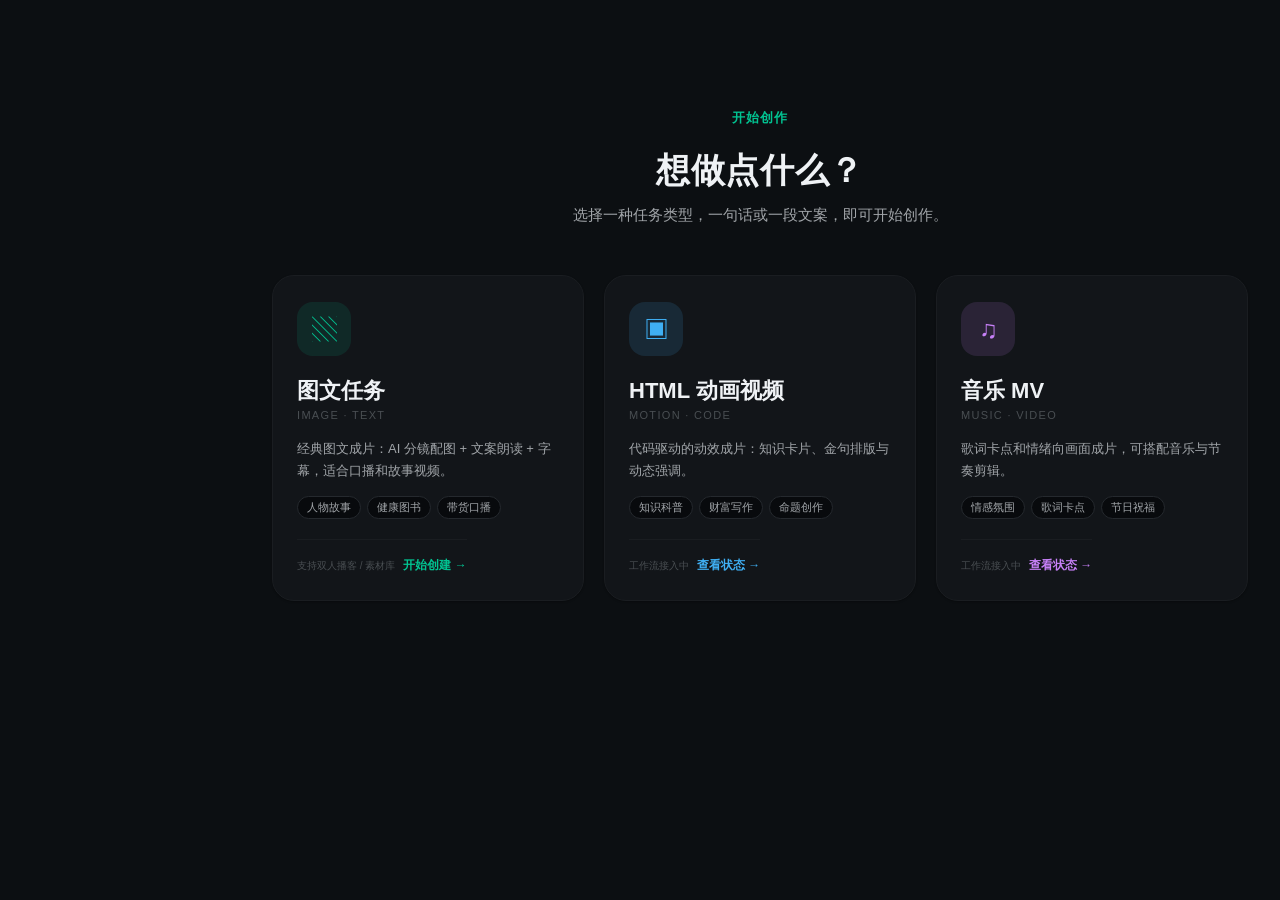
==== index.html @ 82a7e3f0 "fix 图1/2 截图痛点 + 6 套封面规则落到 UI - tasks.html 删除按钮：24×24+opacity:0 → 28×28+默认可见+bg-raised+红边 hover - voi" ====
<!DOCTYPE html>
<html lang="zh-CN">
<head>
<meta charset="utf-8">
<title>app074 · 文案改写</title>
<link rel="stylesheet" href="/assets/story_theme.css">
<link rel="stylesheet" href="/assets/workflow_view.css">
<style>
/* === STORY 1.24.0 真值 oklch 变量（与 /assets/story_theme.css 一致） === */
:root{
  --font-sans:-apple-system,BlinkMacSystemFont,"Segoe UI","PingFang SC","Microsoft YaHei","Noto Sans SC",sans-serif;
  --font-mono:"SF Mono","Cascadia Code",Consolas,monospace;
  --radius-xs:4px;--radius-sm:6px;--radius-md:8px;--radius-lg:12px;--radius-xl:16px;
  --ease-out:cubic-bezier(.22,1,.36,1);--ease-in-out:cubic-bezier(.65,0,.35,1);
  --brand-hue:168;
  --bg:oklch(.99 .003 250);--panel:oklch(1 0 0);--panel-2:oklch(.985 .003 250);
  --border:oklch(.9 .005 250);--border-strong:oklch(.82 .007 250);--border-subtle:oklch(.94 .004 250);
  --text:oklch(.22 .01 250);--muted:oklch(.44 .01 250);--text-faint:oklch(.7 .008 250);
  --accent:oklch(.56 .16 168);--accent-2:oklch(.5 .17 168);--accent-soft:oklch(.56 .16 168 / .12);
  --primary:oklch(.22 .01 250);--warn:oklch(.6 .15 65);--danger:oklch(.55 .2 25);
  --code:oklch(.965 .004 250);
  --shadow:0 1px 2px rgba(15,20,28,.06);
  /* STORY 真值别名（与 story_theme.css 对齐，供新 UI 组件用） */
  --brand:var(--accent);--brand-hover:var(--accent-2);--brand-soft:var(--accent-soft);
  --brand-fg:oklch(.99 .003 250);--text-muted:var(--muted);--text-subtle:oklch(.58 .009 250);
  --bg-elevated:var(--panel);--bg-raised:var(--panel-2);--bg-sunken:var(--code);
  --bg-hover:oklch(.955 .005 250);--bg-active:oklch(.94 .006 250);
  --success:var(--accent);--info:oklch(.55 .15 240);
  --shadow-sm:var(--shadow);--shadow-md:0 4px 12px -2px rgba(15,20,28,.08);
  --shadow-lg:0 12px 32px -8px rgba(15,20,28,.12);
  --sidebar-bg:var(--bg);--titlebar-bg:var(--code);
}
[data-theme=dark]{
  --bg:oklch(.165 .008 250);--panel:oklch(.195 .009 250);--panel-2:oklch(.215 .01 250);
  --border:oklch(.28 .01 250);--border-strong:oklch(.36 .012 250);--border-subtle:oklch(.23 .008 250);
  --text:oklch(.96 .005 250);--muted:oklch(.72 .008 250);--text-faint:oklch(.42 .01 250);
  --accent:oklch(.72 .16 var(--brand-hue));--accent-2:oklch(.78 .17 var(--brand-hue));
  --accent-soft:oklch(.72 .16 var(--brand-hue) / .12);
  --primary:oklch(.96 .005 250);--warn:oklch(.8 .15 82);--danger:oklch(.68 .2 25);
  --code:oklch(.145 .008 250);--shadow:0 1px 2px rgba(0,0,0,.3);
  --brand:var(--accent);--brand-hover:var(--accent-2);--brand-soft:var(--accent-soft);
  --brand-fg:oklch(.15 .01 250);--text-muted:var(--muted);--text-subtle:oklch(.56 .01 250);
  --bg-elevated:var(--panel);--bg-raised:var(--panel-2);--bg-sunken:var(--code);
  --bg-hover:oklch(.235 .011 250);--bg-active:oklch(.265 .012 250);
  --success:var(--accent);--info:oklch(.72 .14 240);
  --shadow-sm:var(--shadow);--shadow-md:0 4px 12px -2px rgba(0,0,0,.4);
  --shadow-lg:0 12px 32px -8px rgba(0,0,0,.5);
}
*{box-sizing:border-box}
html,body{margin:0;padding:0;background:var(--bg);color:var(--text);
  font-family:-apple-system,BlinkMacSystemFont,"Segoe UI","PingFang SC","Microsoft YaHei",sans-serif;
  font-size:13px;line-height:1.6;}
.container{max-width:780px;margin:0 auto;padding:16px 16px 110px;}

header{display:flex;align-items:center;justify-content:space-between;margin-bottom:14px;}
header .brand{display:flex;align-items:center;gap:8px;font-weight:600;font-size:15px;}
header .brand .logo{width:28px;height:28px;background:linear-gradient(135deg,#10b981,#059669);border-radius:7px;display:flex;align-items:center;justify-content:center;color:white;font-weight:700;font-size:12px;}
header .right{display:flex;gap:6px;align-items:center;}
header .right button{background:transparent;border:1px solid var(--border);color:var(--muted);cursor:pointer;font-size:12px;padding:5px 10px;border-radius:6px;}
header .right button:hover{background:var(--panel-2);color:var(--text);}
.status{font-size:11px;padding:2px 8px;border-radius:10px;display:inline-block;margin-right:6px;}
.status.ok{background:var(--accent-soft);color:var(--accent-2);}
.status.warn{background:#fef3c7;color:#b45309;}
.status.bad{background:#fee2e2;color:var(--danger);}

/* Big choice cards */
.big-cards{display:grid;grid-template-columns:1fr 1fr;gap:10px;}
.big-card{border:1px solid var(--border);border-radius:8px;padding:14px;cursor:pointer;background:var(--panel);transition:.15s;}
.big-card:hover{border-color:var(--accent);}
.big-card.active{border-color:var(--accent);background:var(--accent-soft);}
.big-card .title{font-weight:600;font-size:13px;color:var(--text);}
.big-card .desc{font-size:11px;color:var(--muted);margin-top:2px;}
.big-card .new{font-size:9px;background:#ef4444;color:white;padding:1px 5px;border-radius:3px;vertical-align:middle;margin-left:4px;}

/* Sections */
.section{background:var(--panel);border:1px solid var(--border);border-radius:8px;padding:14px;margin-bottom:12px;}
.section-title{font-size:13px;font-weight:600;color:var(--text);margin-bottom:10px;display:flex;align-items:center;gap:8px;}
.section-title .icon{color:var(--accent-2);}
.section-title .badge{font-size:10px;background:var(--accent-soft);color:var(--accent-2);padding:1px 6px;border-radius:8px;font-weight:500;}
.section-title .caret{margin-left:auto;color:var(--muted);transition:.2s;cursor:pointer;}
.section-title .caret.open{transform:rotate(90deg);}
.section-body.collapsed{display:none!important;}
.help{font-size:11px;color:var(--muted);margin-top:4px;line-height:1.5;}
.help.danger{color:var(--danger);}

/* Inputs */
textarea,input[type=text]{width:100%;background:var(--code);color:var(--text);
  border:1px solid var(--border);border-radius:6px;padding:10px;font-size:13px;
  font-family:inherit;resize:vertical;transition:.15s;}
textarea:focus,input[type=text]:focus{outline:none;border-color:var(--accent);box-shadow:0 0 0 3px var(--accent-soft);}
textarea{min-height:80px;}
textarea.big{min-height:200px;}
input.inline{width:auto;display:inline-block;}

/* Chip groups — STORY 真值（story.css line 1） */
.chips{display:flex;gap:6px;flex-wrap:wrap;}
.chip{padding:6px 12px;background:var(--bg-elevated);border:1px solid var(--border);border-radius:999px;
  font-size:12.5px;color:var(--text-muted);transition:all .12s;cursor:pointer;
  display:inline-flex;align-items:center;gap:6px;}
.chip:hover{border-color:var(--border-strong);color:var(--text);}
.chip b{font-weight:650;color:var(--text);}
.chip i{font-style:normal;color:var(--text-faint);margin-left:2px;font-weight:400;}
.chip.active,.chip[data-active=true]{background:var(--text);color:var(--bg);border-color:var(--text);}
.chip.active:hover,.chip[data-active=true]:hover{color:var(--bg);}
.chip.active b,.chip.active i{color:var(--bg);}
.chip.sub{padding:3px 8px;font-size:11px;}
.chip.disabled{opacity:.4;cursor:not-allowed;}

/* Radio cards */
.radio-cards{display:flex;flex-wrap:wrap;gap:6px;}
.radio-card{padding:5px 11px;background:var(--panel-2);border:1px solid var(--border);
  border-radius:6px;cursor:pointer;font-size:12px;}
.radio-card:hover{border-color:var(--accent);}
.radio-card.active{background:var(--primary);border-color:var(--primary);color:white;}

/* Inline field */
.field-row{display:flex;align-items:center;gap:10px;flex-wrap:wrap;}
.field-row .label{font-size:12px;color:var(--muted);white-space:nowrap;}
.field-row input[type=text]{width:80px;padding:6px 8px;}

/* Toggle row */
.toggle-row{display:flex;align-items:center;gap:8px;padding:6px 0;font-size:13px;cursor:pointer;user-select:none;}
.toggle-row .switch{width:32px;height:18px;background:var(--border-strong);border-radius:9px;position:relative;transition:.2s;flex-shrink:0;}
.toggle-row .switch::after{content:"";position:absolute;top:2px;left:2px;width:14px;height:14px;background:white;border-radius:50%;transition:.2s;}
.toggle-row.on .switch{background:var(--accent);}
.toggle-row.on .switch::after{left:16px;}
.toggle-row .label{color:var(--text);font-weight:500;}

/* Sub grid */
.grid-2{display:grid;grid-template-columns:1fr 1fr;gap:14px;}
.grid-3{display:grid;grid-template-columns:1fr 1fr 1fr;gap:10px;}

/* Output */
#output{background:var(--code);border:1px solid var(--border);border-radius:6px;
  padding:14px;min-height:120px;white-space:pre-wrap;word-break:break-word;
  font-size:13px;max-height:400px;overflow:auto;line-height:1.7;}

/* Footer */
.footer{position:fixed;left:0;right:0;bottom:0;background:white;border-top:1px solid var(--border);
  padding:10px 16px;display:flex;align-items:center;gap:12px;z-index:10;box-shadow:0 -2px 6px rgba(0,0,0,.04);}
.footer .inner{max-width:880px;margin:0 auto;display:flex;align-items:center;gap:12px;width:100%;}

/* Sidebar */
body{padding-left:220px;}
.sidebar{position:fixed;left:0;top:0;bottom:0;width:220px;background:#fafbfc;border-right:1px solid var(--border);overflow-y:auto;padding:14px 8px;z-index:5;}
.sidebar .brand{display:flex;align-items:center;gap:8px;padding:6px 10px 12px;border-bottom:1px solid var(--border);margin-bottom:10px;}
.sidebar .brand .logo{width:26px;height:26px;background:linear-gradient(135deg,#10b981,#059669);border-radius:6px;display:flex;align-items:center;justify-content:center;color:white;font-weight:700;font-size:12px;}
.sidebar .brand .name{font-weight:600;font-size:13px;}
.sidebar .brand .ver{font-size:10px;color:var(--muted);}
.sidebar .new-btn{display:block;width:100%;padding:8px 12px;background:var(--accent);color:white;border:none;border-radius:6px;cursor:pointer;font-size:12px;font-weight:500;margin-bottom:14px;text-align:center;text-decoration:none;transition:background .12s;}
.sidebar .new-btn:hover{background:var(--accent-2);}
.sidebar .new-btn .kbd{float:right;background:rgba(255,255,255,.25);padding:1px 6px;border-radius:3px;font-size:10px;}
.kbd{font-size:10px;background:rgba(0,0,0,.18);color:inherit;padding:1px 5px;border-radius:3px;margin-left:4px;font-family:var(--font-mono);}
.nav-item{display:flex;align-items:center;gap:8px;padding:6px 12px;font-size:12px;color:var(--text);cursor:pointer;border-radius:5px;margin:1px 0;text-decoration:none;}
.nav-item:hover{background:var(--panel-2);}
.nav-item .ico{width:14px;text-align:center;color:var(--muted);}
.nav-group{margin-bottom:6px;}
.nav-group .grp{padding:6px 12px 2px;font-size:10px;color:var(--muted);text-transform:uppercase;letter-spacing:.5px;}
.nav-sub{padding:4px 12px 4px 30px;font-size:11px;color:var(--muted);cursor:pointer;border-radius:4px;margin:1px 0;}
.nav-sub:hover{background:var(--panel-2);color:var(--text);}
.nav-sub.active{background:var(--accent-soft);color:var(--accent-2);font-weight:500;}
.user-box{margin-top:14px;padding:10px;border-top:1px solid var(--border);font-size:11px;color:var(--muted);}
.user-box .name{color:var(--text);font-weight:500;margin-bottom:2px;}
.user-box .quota{color:var(--danger);font-size:10px;}
.sidebar-bottom{position:sticky;bottom:0;background:#fafbfc;padding-top:8px;border-top:1px solid var(--border);font-size:11px;}

/* Page header */
.page-hd{margin-bottom:14px;}
.page-hd h1{margin:0;font-size:18px;font-weight:600;display:flex;align-items:center;gap:8px;}
.page-hd h1 .ico{font-size:16px;color:var(--accent-2);}
.page-hd .sub{font-size:12px;color:var(--muted);margin-top:2px;}
.page-hd .quota-bar{margin-top:8px;padding:6px 12px;background:#fef2f2;border:1px solid #fecaca;color:#991b1b;border-radius:5px;font-size:11px;}
.page-hd .topbar{display:flex;align-items:center;justify-content:space-between;margin-bottom:10px;}
.page-hd .actions{display:flex;align-items:center;gap:6px;}
.iconbtn{background:transparent;border:none;color:var(--muted);cursor:pointer;width:24px;height:24px;border-radius:4px;font-size:13px;}
.iconbtn:hover{background:var(--panel-2);color:var(--text);}
.iconbtn.green{color:var(--accent-2);}

/* Hint line under shots/words */
.shot-hint{font-size:11px;color:var(--muted);padding:8px 10px;background:var(--code);border-radius:5px;margin-top:6px;}
.shot-hint strong{color:var(--text);font-weight:600;}

/* Progress bar (直播出片 mode) */
.progress{display:none;height:8px;background:#e5e7eb;border-radius:4px;overflow:hidden;margin:10px 0 6px;}
.progress.show{display:block;}
.progress .bar{height:100%;background:linear-gradient(90deg,#10b981,#059669);width:100%;border-radius:4px;}
.direct-hint{display:none;font-size:11px;color:var(--muted);margin-bottom:14px;line-height:1.6;}
.direct-hint.show{display:block;}

/* Mid-page action bar */
.actionbar{display:flex;align-items:center;justify-content:space-between;background:white;border:1px solid var(--border);border-radius:8px;padding:10px 14px;margin-bottom:12px;}
.actionbar .cost{font-size:12px;color:var(--muted);margin:0;}
.actionbar .cost strong{color:var(--text);font-weight:600;}

/* 改写强度 打磨轮次 / 带货模式 */
.rewrite-extra{margin-top:10px;padding-top:10px;border-top:1px dashed var(--border);}
.rewrite-extra .row{margin-bottom:6px;}
.btn{padding:7px 16px;border-radius:6px;border:1px solid var(--border);background:var(--panel);color:var(--text);cursor:pointer;font-size:13px;font-weight:500;transition:all .12s;}
.btn:hover{border-color:var(--brand);color:var(--brand);}
.btn.primary,.btn.btn-primary{background:var(--primary);color:white;border-color:var(--primary);}
.btn.primary:hover,.btn.btn-primary:hover{background:oklch(.32 .01 250);border-color:oklch(.32 .01 250);}
.btn.primary:disabled,.btn.btn-primary:disabled{background:var(--text-faint);border-color:var(--text-faint);cursor:not-allowed;}
.btn.accent,.btn.btn-accent{background:var(--brand);color:var(--brand-fg);border-color:var(--brand);}
.btn.accent:hover,.btn.btn-accent:hover{background:var(--brand-hover);border-color:var(--brand-hover);}
.btn.ghost,.btn.btn-ghost{background:transparent;color:var(--text-muted);}
.btn.ghost:hover,.btn.btn-ghost:hover{background:var(--bg-hover);color:var(--text);}
.cost{font-size:12px;color:var(--muted);margin-left:auto;}
.cost strong{color:var(--text);font-weight:600;}
.cost .muted{color:var(--muted);margin-left:6px;}

/* Modal */
.modal-mask{position:fixed;inset:0;background:rgba(0,0,0,.4);display:none;
  align-items:center;justify-content:center;z-index:100;}
.modal-mask.open{display:flex;}
.modal{background:white;border-radius:8px;width:min(480px,90vw);padding:20px;
  box-shadow:0 10px 30px rgba(0,0,0,.15);}
.modal h2{margin:0 0 14px;font-size:15px;}
.modal label{display:block;font-size:12px;color:var(--muted);margin:10px 0 4px;}
.modal select,.modal input{width:100%;background:var(--code);color:var(--text);
  border:1px solid var(--border);border-radius:6px;padding:8px;font-size:13px;}
.modal .actions{display:flex;justify-content:flex-end;gap:8px;margin-top:18px;}
.error{color:var(--danger);font-size:12px;margin-top:8px;}

/* === STORY 真值：settings-section-head + settings-card + settings-pip === */
.settings-section-head{display:flex;align-items:center;gap:12px;margin-bottom:6px;}
.settings-section-icon{width:32px;height:32px;border-radius:var(--radius-md);background:var(--brand-soft);color:var(--brand);display:grid;place-items:center;font-size:15px;flex-shrink:0;}
.settings-section-title{font-size:14.5px;font-weight:600;color:var(--text);line-height:1.3;}
.settings-section-sub{font-size:12px;color:var(--text-muted);margin-top:2px;line-height:1.4;}
.settings-section-head .flex-1{flex:1;min-width:0;}
.settings-pip{display:inline-flex;align-items:center;gap:6px;padding:3px 10px;border-radius:999px;font-size:11.5px;font-weight:500;background:var(--bg-raised);color:var(--text-muted);border:1px solid var(--border-subtle);white-space:nowrap;flex-shrink:0;}
.settings-pip-dot{width:7px;height:7px;border-radius:50%;background:currentColor;opacity:.65;flex-shrink:0;}
.settings-pip.ok{background:color-mix(in oklch,var(--success) 12%,transparent);color:var(--success);border-color:color-mix(in oklch,var(--success) 22%,transparent);}
.settings-pip.ok .settings-pip-dot{background:var(--success);opacity:1;box-shadow:0 0 0 2px color-mix(in oklch,var(--success) 18%,transparent);}
.settings-pip.warn{background:color-mix(in oklch,var(--warn) 12%,transparent);color:var(--warn);border-color:color-mix(in oklch,var(--warn) 22%,transparent);}
.settings-pip.warn .settings-pip-dot{background:var(--warn);opacity:1;}
.settings-pip.bad{background:color-mix(in oklch,var(--danger) 12%,transparent);color:var(--danger);border-color:color-mix(in oklch,var(--danger) 22%,transparent);}
.settings-pip.bad .settings-pip-dot{background:var(--danger);opacity:1;}
.settings-pip.empty{background:var(--bg-raised);color:var(--text-faint);}
.settings-pip.empty .settings-pip-dot{background:var(--text-faint);opacity:.55;}
.settings-card{background:var(--panel);border:1px solid var(--border-subtle);border-radius:var(--radius-lg);padding:18px 20px;margin-bottom:14px;box-shadow:var(--shadow-sm);}
.settings-card-footer{display:flex;align-items:center;gap:10px;margin-top:14px;padding-top:12px;border-top:1px solid var(--border-subtle);flex-wrap:wrap;}

.spinner{display:inline-block;width:12px;height:12px;border:2px solid rgba(255,255,255,.4);
  border-top-color:white;border-radius:50%;animation:spin .8s linear infinite;
  vertical-align:middle;margin-right:4px;}
@keyframes spin{to{transform:rotate(360deg)}}

/* Upload dropzone */
.dropzone{border:1px dashed var(--border-strong);border-radius:6px;padding:18px;text-align:center;color:var(--muted);font-size:12px;background:var(--code);cursor:pointer;}
.dropzone:hover{border-color:var(--accent);color:var(--text);}

.model-select{background:var(--code);border:1px solid var(--border);border-radius:6px;padding:6px 10px;font-size:12px;cursor:pointer;}

/* Style chip with preview swatch + hover popover (STORY 真值) */
.style-chip{display:flex;align-items:center;gap:8px;padding:4px 10px 4px 4px;background:var(--panel);border:1px solid var(--border);border-radius:14px;cursor:pointer;font-size:12px;color:var(--text);transition:.15s;user-select:none;position:relative;}
.style-chip:hover{border-color:var(--border-strong);}
.style-chip.active,.style-chip[data-active=true]{background:var(--brand);border-color:var(--brand);color:var(--brand-fg);}
.style-chip.active .swatch,.style-chip[data-active=true] .swatch{border-color:rgba(255,255,255,.35);}
.style-chip .swatch{width:28px;height:28px;border-radius:10px;flex-shrink:0;border:1px solid var(--border-subtle);background-size:cover;background-position:center;}
.style-chip[data-has-preview=true]:hover::after{content:"";position:absolute;left:50%;bottom:calc(100% + 8px);transform:translateX(-50%);width:160px;height:284px;background-image:var(--preview-img);background-size:contain;background-position:center;background-repeat:no-repeat;background-color:var(--bg-elevated);border:1px solid var(--border-strong);border-radius:var(--radius-md);box-shadow:var(--shadow-lg);z-index:50;pointer-events:none;animation:stylePreviewIn .15s ease-out;}
.style-chip[data-has-preview=true]:hover::before{content:"";position:absolute;left:50%;bottom:100%;transform:translateX(-50%);border:6px solid transparent;border-top-color:var(--border-strong);z-index:51;pointer-events:none;}
@keyframes stylePreviewIn{from{opacity:0;transform:translateX(-50%) translateY(4px);}to{opacity:1;transform:translateX(-50%) translateY(0);}}
.style-chip[data-has-preview=true]{cursor:help;}
.cover-chip[data-has-preview=true]{position:relative;cursor:help;}
.cover-chip[data-has-preview=true]:hover::after{content:"";position:absolute;left:50%;bottom:calc(100% + 8px);transform:translateX(-50%);width:240px;height:320px;background-image:var(--preview-img);background-size:contain;background-position:center;background-repeat:no-repeat;background-color:var(--bg-elevated);border:1px solid var(--border-strong);border-radius:var(--radius-md);box-shadow:var(--shadow-lg);z-index:50;pointer-events:none;animation:stylePreviewIn .15s ease-out;}
.cover-chip[data-has-preview=true]:hover::before{content:"";position:absolute;left:50%;bottom:100%;transform:translateX(-50%);border:6px solid transparent;border-top-color:var(--border-strong);z-index:51;pointer-events:none;}

/* Checkbox row */
.cb-row{display:flex;align-items:center;gap:8px;padding:5px 0;cursor:pointer;font-size:13px;}
.cb-row input[type=checkbox]{width:14px;height:14px;accent-color:var(--accent);cursor:pointer;}

/* File input hidden */
.file-hidden{position:absolute;width:0;height:0;opacity:0;}
.upload-result{margin-top:8px;font-size:11px;color:var(--muted);}
.upload-result.ok{color:var(--accent-2);}

/* 一键全链路结果面板 — STORY settings-card 升级 */
.full-step{margin-bottom:14px;padding:14px 16px;background:var(--panel);border:1px solid var(--border-subtle);border-radius:var(--radius-lg);box-shadow:var(--shadow-sm);}
.full-step:last-child{margin-bottom:0;}
.step-label{display:flex;align-items:center;gap:10px;font-size:13px;font-weight:600;color:var(--text);margin-bottom:10px;padding-bottom:8px;border-bottom:1px solid var(--border-subtle);}
.step-no{display:inline-grid;place-items:center;min-width:24px;height:24px;padding:0 6px;background:var(--brand-soft);color:var(--brand);border-radius:6px;font-size:11.5px;font-weight:700;letter-spacing:.02em;}
.step-note{font-size:11.5px;color:var(--text-muted);margin-bottom:8px;line-height:1.5;}
.step-body{font-size:12.5px;line-height:1.7;white-space:pre-wrap;word-break:break-word;background:var(--bg-raised);padding:10px 12px;border-radius:var(--radius-sm);border:1px solid var(--border-subtle);}
.step-stats{font-size:11px;color:var(--text-faint);margin-top:6px;}

.meta-grid{display:grid;grid-template-columns:1fr 1fr;gap:8px 14px;}
.meta-k{font-size:11px;color:var(--muted);margin-bottom:2px;}
.meta-v{font-size:12px;color:var(--text);background:white;padding:6px 10px;border-radius:4px;border:1px solid var(--border);line-height:1.6;white-space:pre-wrap;word-break:break-word;}

.shots-list,.prompts-list{display:flex;flex-direction:column;gap:6px;}
.shot-item,.prompt-item{display:flex;gap:8px;background:white;padding:8px 10px;border-radius:4px;border:1px solid var(--border);font-size:12px;line-height:1.6;}
.shot-item .idx,.prompt-item .idx{flex-shrink:0;width:24px;height:24px;background:var(--accent-soft);color:var(--accent-2);border-radius:4px;display:flex;align-items:center;justify-content:center;font-size:11px;font-weight:600;}
.shot-item .txt,.prompt-item .txt{flex:1;white-space:pre-wrap;word-break:break-word;}
.prompt-item .txt{color:var(--text);font-family:"SF Mono","Cascadia Code",Consolas,monospace;font-size:11.5px;}

/* New-task layout, following the 1.24.0 home and image-story form. */
body{padding:38px 0 0 240px;background:var(--bg);}
.app-titlebar{position:fixed;inset:0 0 auto 0;height:38px;z-index:20;display:flex;align-items:center;padding:0 16px;background:var(--titlebar-bg);border-bottom:1px solid var(--border-subtle);font-size:12px;font-weight:600;}
.app-titlebar .mark{display:inline-grid;place-items:center;width:17px;height:17px;margin-right:8px;border-radius:4px;background:var(--brand-soft);color:var(--brand);font-weight:800;}
.sidebar{top:38px;width:240px;padding:14px 10px;background:var(--sidebar-bg);border-color:var(--border-subtle);}
.sidebar .brand{border-color:var(--border-subtle);padding-bottom:16px;}
.sidebar .brand .logo{background:var(--brand-soft);color:var(--brand);font-size:20px;}
.sidebar .brand .name{font-size:14px;}
.sidebar .brand .ver{color:var(--text-faint);}
.sidebar .new-btn{background:var(--brand-soft);color:var(--brand);text-align:left;font-weight:600;padding:10px 12px;}
.sidebar .new-btn:hover{background:var(--bg-hover);}
.sidebar .new-btn .kbd{background:var(--bg-sunken);color:var(--brand);}
.nav-group{padding:8px 0;border-bottom:1px solid var(--border-subtle);}
.nav-item{font-size:13px;padding:8px 11px;}
.nav-item .ico{width:17px;}
.sidebar-bottom{background:var(--sidebar-bg);border-color:var(--border-subtle);}
.user-box{border-color:var(--border-subtle);}
.home-screen{max-width:1050px;margin:0 auto;min-height:calc(100vh - 38px);padding:70px 32px 80px;}
.home-head{text-align:center;margin-bottom:48px;}
.home-head .eyebrow{font-size:13px;font-weight:700;color:var(--brand);letter-spacing:.07em;}
.home-head h1{font-size:34px;line-height:1.25;margin:20px 0 12px;letter-spacing:.02em;}
.home-head p{font-size:15px;color:var(--text-muted);margin:0;}
.workflow-cards{display:grid;grid-template-columns:repeat(3,minmax(0,1fr));gap:20px;}
.workflow-card{display:flex;flex-direction:column;min-height:310px;padding:26px 24px;border:1px solid var(--border-subtle);border-radius:22px;background:var(--bg-elevated);text-align:left;color:var(--text);cursor:pointer;box-shadow:var(--shadow-sm);transition:transform .16s,border-color .16s,box-shadow .16s;}
.workflow-card:hover{transform:translateY(-3px);border-color:var(--border-strong);box-shadow:var(--shadow-md);}
.workflow-card .workflow-icon{display:grid;place-items:center;width:54px;height:54px;border-radius:16px;font-size:25px;background:var(--brand-soft);color:var(--brand);margin-bottom:21px;}
.workflow-card.video .workflow-icon{background:color-mix(in oklch,var(--info) 13%,transparent);color:var(--info);}
.workflow-card.music .workflow-icon{background:color-mix(in oklch,oklch(.72 .18 310) 13%,transparent);color:oklch(.72 .18 310);}
.workflow-card h2{font-size:22px;line-height:1.3;margin:0 0 3px;}
.workflow-card .subtitle{font-size:11px;color:var(--text-faint);letter-spacing:.12em;}
.workflow-card p{color:var(--text-muted);font-size:13px;line-height:1.7;margin:17px 0 14px;}
.workflow-card .tags{display:flex;flex-wrap:wrap;gap:6px;margin-top:auto;}
.workflow-card .tags span{font-size:11px;padding:3px 9px;border:1px solid var(--border);border-radius:999px;color:var(--text-muted);background:var(--bg-sunken);}
.workflow-card .bottom{display:flex;align-items:center;justify-content:space-between;gap:8px;border-top:1px solid var(--border-subtle);padding-top:17px;margin-top:20px;color:var(--brand);font-size:12px;font-weight:600;}
.workflow-card.video .bottom{color:var(--info);}.workflow-card.music .bottom{color:oklch(.72 .18 310);}
.workflow-card .bottom small{color:var(--text-faint);font-size:10px;font-weight:400;}
.container#task-editor{max-width:980px;margin:38px auto 0;padding:0 0 120px;background:var(--bg-elevated);border:1px solid var(--border-subtle);border-radius:18px;overflow:hidden;}
#task-editor .section[id]{scroll-margin-top:55px;}
#back-home{display:inline-flex;align-items:center;gap:6px;background:transparent;border:0;color:var(--text-muted);cursor:pointer;font-size:12px;padding:0 0 10px;}
#back-home:hover{color:var(--brand);}
#task-editor .page-hd{margin:0;padding:18px 24px 14px;border-bottom:1px solid var(--border-subtle);}
#task-editor .section{background:transparent;border:0;border-bottom:1px solid var(--border-subtle);border-radius:0;padding:14px 24px;margin:0;}
#task-editor .section-title{font-size:14px;margin-bottom:8px;}
#task-editor .section-title .badge{font-size:11px;}
#task-editor .big-cards{gap:8px;}
#task-editor .big-card{background:var(--bg-sunken);border-color:var(--border);border-radius:9px;padding:9px 13px;}
#task-editor .big-card.active{background:var(--brand-soft);border-color:var(--brand);}
#task-editor .chips{gap:5px;}
#task-editor .chip{padding:4px 10px;font-size:12px;}
#task-editor .chip.sub{padding:3px 8px;font-size:11px;}
#task-editor .toggle-row{padding:3px 0;}
#task-editor .rewrite-extra{margin-top:7px;padding-top:7px;}
#task-editor .publish-grid{display:flex;gap:8px 22px;flex-wrap:wrap;align-items:center;margin-top:3px;}
#task-editor .publish-grid label{min-width:150px;}
#draft-banner{display:flex;align-items:center;gap:8px;margin-top:10px;padding:8px 10px;border:1px solid var(--border);border-radius:7px;color:var(--muted);font-size:11px;}
#draft-banner[hidden]{display:none!important;}#draft-banner button{margin-left:auto;}
.source-create{display:none;margin:0 24px 10px;padding:12px;border:1px solid var(--border);border-radius:9px;background:var(--bg-sunken);}
.source-create.active{display:block;}.source-create .controls{display:flex;gap:8px;align-items:center;flex-wrap:wrap;}.source-create .controls input{flex:1;min-width:180px;}.source-results{display:grid;gap:5px;margin:9px 0;max-height:220px;overflow:auto;}.source-results label{display:flex;gap:8px;align-items:flex-start;padding:7px;border:1px solid var(--border);border-radius:6px;cursor:pointer;font-size:11px;}.source-results small{display:block;color:var(--muted);margin-top:3px;line-height:1.4;}.source-status{font-size:11px;color:var(--muted);margin-top:7px;}
#run-screen{display:none;height:calc(100vh - 38px);padding:20px 20px 70px;min-width:0;flex-direction:column;}
#run-screen .run-head{display:flex;align-items:center;gap:12px;margin-bottom:12px;}
#run-screen .run-head h1{font-size:18px;margin:0;}
#run-screen .run-head p{color:var(--muted);font-size:12px;margin:2px 0 0;}
#run-screen .run-head .spacer{flex:1;}
#run-screen .run-badge{font-size:11px;border:1px solid var(--border);border-radius:999px;padding:4px 10px;color:var(--accent);}
#run-screen .run-view{flex:1;min-height:0;}
#run-screen .run-actions{position:fixed;left:240px;right:0;bottom:0;padding:10px 20px;background:var(--bg-elevated);border-top:1px solid var(--border);display:flex;justify-content:flex-end;gap:8px;z-index:10;}
body[data-run="true"] #task-editor,body[data-run="true"] .footer{display:none;}
body[data-run="true"] #run-screen{display:flex;}
textarea,input[type=text],.model-select{background:var(--bg-sunken);color:var(--text);}
.radio-card{background:var(--bg-sunken);}
.chip.active,.chip[data-active=true]{background:var(--text);color:var(--bg);}
.actionbar{border:0;border-bottom:1px solid var(--border-subtle);border-radius:0;background:transparent;padding:14px 28px;margin:0;}
.footer{left:240px;background:var(--bg-elevated);border-color:var(--border-subtle);box-shadow:0 -8px 26px rgba(0,0,0,.18);}
.footer .inner{max-width:980px;}
.btn.primary,.btn.btn-primary{color:var(--bg);}
.btn.primary:hover,.btn.btn-primary:hover{background:var(--text-muted);border-color:var(--text-muted);}
.modal,.meta-v,.shot-item,.prompt-item{background:var(--bg-elevated);}
.cover-fields{display:grid;gap:9px;margin:14px 0;}
.cover-fields textarea{min-height:60px;}
.cover-extra{border:1px dashed var(--brand);border-radius:8px;color:var(--brand);background:var(--brand-soft);padding:9px 14px;cursor:pointer;}
.cover-preview-actions{display:flex;gap:8px;align-items:center;flex-wrap:wrap;margin-top:10px;}
body[data-view="home"] #task-editor,body[data-view="home"] .footer{display:none;}
body[data-view="editor"] #home-screen{display:none;}
@media(max-width:1100px){.workflow-cards{gap:12px}.workflow-card{padding:20px 18px;min-height:320px}.home-screen{padding:60px 20px}}
@media(max-width:800px){body{padding-left:0}.sidebar{display:none}.footer{left:0}.workflow-cards{grid-template-columns:1fr}.workflow-card{min-height:240px}.home-screen{padding:44px 16px}.container#task-editor{margin:10px 8px 0}#task-editor .section,#task-editor .page-hd{padding-left:16px;padding-right:16px}.grid-2{grid-template-columns:1fr}.footer .inner{flex-wrap:wrap}.footer .cost{display:none}#run-screen{padding:12px 10px 70px}#run-screen .run-actions{left:0}}

#task-editor .story-rewrite-row{display:grid;grid-template-columns:repeat(2,minmax(0,1fr));gap:20px;align-items:start}#task-editor .story-rewrite-row[hidden]{display:none!important}@media(max-width:760px){#advanced,#task-editor .story-rewrite-row{grid-template-columns:1fr!important}}
</style>
<script src="/assets/desktop_bridge.js"></script>
<link rel="stylesheet" href="/assets/app_nav.css">
</head>
<body data-theme="dark" data-style="linear" data-view="home">



<!-- Sidebar -->
<aside id="app-nav" aria-label="主导航"></aside><script src="/assets/app_nav.js"></script>

<main class="home-screen" id="home-screen">
  <div class="home-head"><div class="eyebrow">开始创作</div><h1>想做点什么？</h1><p>选择一种任务类型，一句话或一段文案，即可开始创作。</p></div>
  <div class="workflow-cards">
    <button type="button" class="workflow-card image" data-workflow="image"><span class="workflow-icon">▧</span><h2>图文任务</h2><span class="subtitle">IMAGE · TEXT</span><p>经典图文成片：AI 分镜配图 + 文案朗读 + 字幕，适合口播和故事视频。</p><span class="tags"><span>人物故事</span><span>健康图书</span><span>带货口播</span></span><span class="bottom"><small>支持双人播客 / 素材库</small><span>开始创建 →</span></span></button>
    <button type="button" class="workflow-card video" data-workflow="video"><span class="workflow-icon">▣</span><h2>HTML 动画视频</h2><span class="subtitle">MOTION · CODE</span><p>代码驱动的动效成片：知识卡片、金句排版与动态强调。</p><span class="tags"><span>知识科普</span><span>财富写作</span><span>命题创作</span></span><span class="bottom"><small>工作流接入中</small><span>查看状态 →</span></span></button>
    <button type="button" class="workflow-card music" data-workflow="music"><span class="workflow-icon">♫</span><h2>音乐 MV</h2><span class="subtitle">MUSIC · VIDEO</span><p>歌词卡点和情绪向画面成片，可搭配音乐与节奏剪辑。</p><span class="tags"><span>情感氛围</span><span>歌词卡点</span><span>节日祝福</span></span><span class="bottom"><small>工作流接入中</small><span>查看状态 →</span></span></button>
  </div>
  <p class="help" id="workflow-message" role="status" style="margin-top:18px;text-align:center;min-height:18px"></p>
</main>

<main class="container" id="task-editor">

  <!-- Page header (STORY 真值：settings-section-head + status pip only) -->
  <div class="page-hd">
    <button type="button" id="back-home">← 返回任务类型</button>
    <div class="settings-section-head">
      <div class="settings-section-icon"><span class="ico">🎬</span></div>
      <div class="flex-1">
        <div class="settings-section-title">创建图文视频任务</div>
        <div class="settings-section-sub">粘贴一段人物故事，几分钟后在剪映里打开</div>
      </div>
      <span id="status" class="settings-pip warn"><span class="settings-pip-dot"></span>未配置</span>
    </div>
    <div id="draft-banner" hidden><span id="draft-message">本机有一份已保存的表单草稿。</span><button class="btn" id="btn-restore-draft" type="button">恢复草稿</button></div>
  </div>

  <!-- 标题 -->
  <div class="section">
    <div class="section-title"><span class="icon">📝</span> 标题</div>
    <input type="text" id="title" placeholder="留空会从文案自动提取">
  </div>

  <!-- 入口大按钮 -->
  <div class="big-cards" style="margin-bottom:12px">
    <div class="big-card active" data-entry="paste">
      <div class="title">📋 粘贴文案</div>
      <div class="desc">已有对标文案，直接粘进改写区</div>
    </div>
    <div class="big-card" data-entry="ai">
      <div class="title">✨ AI 创作<span class="new">NEW</span></div>
      <div class="desc">输入关键词，AI 自动搜索并创作思路</div>
    </div>
  </div>
  <div class="source-create" id="source-create">
    <div class="controls"><input id="source-keyword" type="text" placeholder="输入人物、事件或创作关键词"><button class="btn" id="source-search" type="button">搜索资料</button></div>
    <div class="source-results" id="source-results"></div>
    <div class="controls"><input id="source-requirements" type="text" placeholder="补充创作要求（可选）"><button class="btn primary" id="source-generate" type="button" disabled>根据所选资料创作原稿</button></div>
    <div class="source-status" id="source-status">先搜索并勾选资料，再生成原稿；模型调用会使用当前 LLM 配置。</div>
  </div>

  <!-- 视频形态 -->
  <div class="section">
    <div class="section-title"><span class="icon">🎬</span> 视频形态</div>
    <div class="chips" id="video-form">
      <div class="chip active" data-form="narrator">旁白视频 · 单人出镜讲述（默认）</div>
      <div class="chip" data-form="podcast">双人播客 · A/B 主播对谈</div>
    </div>
    <div id="podcast-speakers" style="display:none;margin-bottom:10px">
      <div class="grid-2">
        <div>
          <div class="help" style="margin-bottom:6px">主播 A · 音色</div>
          <select class="model-select" style="width:100%;padding:6px 10px" id="podcast-speaker-a">
            <option value="">加载配置中…</option>
          </select>
        </div>
        <div>
          <div class="help" style="margin-bottom:6px">主播 B · 音色</div>
          <select class="model-select" style="width:100%;padding:6px 10px" id="podcast-speaker-b">
            <option value="">加载配置中…</option>
          </select>
        </div>
      </div>
      <div class="help" style="margin-top:6px">主播 A/B 会在设置页各自绑定一个火山 TTS voice_id；播客模式下配音不可改为 MiniMax / Aura / 上传</div>
    </div>
  </div>

  <!-- 文案内容 -->
  <div class="section" id="reference-section">
    <div class="section-title">
      <span class="icon">📄</span> 文案内容
      <span style="margin-left:auto;font-size:11px;color:var(--muted);font-weight:400" id="ref-stats">0 字 · 配音 约 0s</span>
    </div>
    <textarea id="reference" class="big" placeholder="粘贴一段人物故事原始文案，AI 会自动改写为口播版、拆分分镜、匹配配音"></textarea>
  </div>

  <!-- 内容赛道 -->
  <div class="section">
    <div class="section-title"><span class="icon">🏷️</span> 内容赛道</div>
    <div class="chips" id="tracks">
      <div class="chip active" data-track="character-story">人物故事 · 历史人物/名人事迹</div>
      <div class="chip" data-track="health-book">健康图书 · 慢病养生/医学知识</div>
      <div class="chip" data-track="culture-knowledge">传统文化 · 非遗/汉服/国风</div>
      <div class="chip" data-track="picture-book">绘本故事 · 儿童绘本/睡前故事</div>
      <div class="chip" data-track="ecommerce">电商带货 · 产品种草/好物种草</div>
      <div class="chip" data-track="inspirational">心灵鸡汤 · 情感治愈/励志感悟</div>
      <div class="chip" data-track="folk-tale">民间故事 · 志怪传说/奇闻异事</div>
      <div class="chip" data-track="general">通用故事 · 通用写实风，没有特定赛道</div>
    </div>
  </div>

  <!-- 高级选项 -->
  <div class="section">
    <div class="section-title">
      <span class="icon">⚙️</span> 高级选项 <span class="badge">按需展开</span>
      <span class="caret open" data-toggle="advanced" role="button" aria-label="展开或收起高级选项" tabindex="0">▶</span>
    </div>
    <div class="section-body" id="advanced" style="display:grid;grid-template-columns:repeat(2,minmax(0,1fr));gap:20px">
      <div style="margin-bottom:12px">
        <div class="field-row" style="margin-bottom:6px">
          <span class="label">处理模式：</span>
          <span class="label">区别只在「要不要 AI 改写你的文案」后面出图 / 配音 / 出片是一样</span>
        </div>
        <div class="chips" id="process-mode">
          <div class="chip active" data-pm="full">全自动 · AI 改写+智能分镜+出片</div>
          <div class="chip" data-pm="half">半自动 · 不改写，AI 智能分镜</div>
          <div class="chip" data-pm="live">直播出片 · 不改写，按段落机械切分</div>
        </div>
        <div class="help" style="margin-top:6px">半自动 · 不改动文字，AI 不改写，只帮你智能分镜（拆分更顺、起图更贴）—— 此模式无文案改写过程，改写强度 / 叙事视角 / 钩子已自动隐藏。</div>
      </div>
      <div>
        <div class="field-row" style="margin-bottom:6px">
          <span class="label">暂停确认：</span>
          <span class="label">选择流水线在哪些步骤后暂停，等待确认后再继续</span>
        </div>
        <div class="chips" id="pause-mode">
          <div class="chip active" data-pam="never">不暂停</div>
          <div class="chip" data-pam="key">关键节点 · 文案与分镜后</div>
          <div class="chip" data-pam="every">每步确认</div>
          <div class="chip" data-pam="custom">自定义</div>
        </div>
        <div id="pause-custom" style="display:none;margin-top:8px">
          <label><input type="checkbox" value="generate" checked> 文案与分镜后</label>
          <label><input type="checkbox" value="tts"> 配音后</label>
          <label><input type="checkbox" value="prompts"> 绘图提示词后</label>
          <label><input type="checkbox" value="images"> 出图后</label>
        </div>
      </div>
    </div>
  </div>

  <!-- 固定开头 / 尾部引导 -->
  <div class="section">
    <div class="toggle-row" id="toggle-fixed" style="padding:2px 0"><div class="switch"></div><span class="label">固定开头</span><span class="help" style="margin:0">每条视频固定的开场白（如账号人设语）</span></div>
    <div id="fixed-area" style="display:none;margin-bottom:8px"><input type="text" id="fixed-opening" placeholder="账号开场白或原文开头前 N 句原样保留"></div>
    <div class="toggle-row" id="toggle-tail" style="padding:2px 0"><div class="switch"></div><span class="label">尾部引导</span><span class="help" style="margin:0">改写后自动追加的引导关注 / 互动文案</span></div>
    <div id="tail-area" style="display:none"><input type="text" id="tail-guide" placeholder="结尾拼接你的引流文案"></div>
  </div>

  <!-- 发布素材 -->
  <div class="section">
    <div class="toggle-row on" id="toggle-publish"><span class="label">📢 发布素材</span><div class="switch"></div><span class="help" id="publish-help" style="margin:0">生成短标题 / 发布文案 / 话题标签 / 种子评论</span></div>
  </div>

  <!-- 改写强度（双线）—— 直播出片模式下自动隐藏 -->
  <div class="section" id="rewrite-section">
    <div class="section-title">
      <span class="icon">🔥</span> 改写强度
      <span class="help" style="font-weight:400">强度越高原创度越高，但与对标结构差异越大</span>
    </div>
    <div style="display:flex;align-items:center;gap:10px;margin-bottom:10px"><label for="prompt-template">提示词模板</label><select id="prompt-template" style="max-width:260px"><option value="">系统默认</option></select><a href="/library.html?type=prompts">管理模板 →</a></div>
<div class="chips" id="lines" style="margin-bottom:10px">
      <div class="chip active" data-line="story">图文1号线</div>
      <div class="chip" data-line="user">图文2号线</div>
    </div>
    <div class="chips" id="levels-story">
      <div class="chip active" data-key="standard" data-line="story">标准改写 · 40%</div>
      <div class="chip" data-key="deep" data-line="story">深度改写 · 60%</div>
      <div class="chip" data-key="original" data-line="story">高度原创 · 80%</div>
    </div>
    <div class="chips" id="levels-user" style="display:none">
      <div class="chip active" data-key="surface" data-line="user">改表层 · 50%</div>
      <div class="chip" data-key="creative_surface" data-line="user">创意改表层 · 70%</div>
      <div class="chip" data-key="skeleton" data-line="user">改骨架 · 80%</div>
      <div class="chip" data-key="original" data-line="user">原创</div>
    </div>
    <div class="rewrite-extra">
      <div class="row" style="margin-bottom:8px">
        <div class="help" style="margin-bottom:4px">打磨轮次</div>
        <div class="chips" id="rounds">
          <div class="chip active" data-rd="std">标准（最多 3 轮）</div>
          <div class="chip" data-rd="fast">快速（1 轮）</div>
        </div>
      </div>
      <div class="toggle-row" id="toggle-keep">
        <div class="switch"></div>
        <span class="label">带货模式</span>
        <span class="help" style="margin:0">保留产品信息和定句子内容</span>
      </div>
    </div>
  </div>

  <!-- 改写参数（移到改写强度后面） -->
  <div class="section">
    <div class="section-title"><span class="icon">🎯</span> 改写参数</div>
    <div style="margin-bottom:10px">
      <div class="help" style="margin-bottom:6px">黄金 3 秒钩子（可多选）</div>
      <div class="chips" id="hooks">
        <div class="chip active" data-hook="subvert">颠覆认知型</div>
        <div class="chip" data-hook="resonate">扎心共鸣型</div>
        <div class="chip" data-hook="cost">代价悬念型</div>
        <div class="chip" data-hook="reveal">内幕揭秘型</div>
        <div class="chip" data-hook="contrast">反差独白型</div>
      </div>
    </div>
    <div style="margin-bottom:10px">
      <div class="help" style="margin-bottom:6px">叙事视角</div>
      <div class="chips" id="viewpoints">
        <div class="chip active" data-vp="keep">保持原文</div>
        <div class="chip" data-vp="first">第一人称</div>
        <div class="chip" data-vp="third">第三人称</div>
        <div class="chip" data-vp="overview">概述</div>
      </div>
    </div>
    <div style="margin-bottom:10px">
      <div class="help" style="margin-bottom:6px">数据源（可多选）</div>
      <div class="chips" id="sources">
        <div class="chip active" data-src="search">全网搜索</div>
        <div class="chip" data-src="kb">AI 内置知识库</div>
        <div class="chip" data-src="ima">IMA 知识库</div>
        <div class="chip" data-src="obsidian">Obsidian 知识库</div>
      </div>
      <div class="help" id="knowledge-status" style="margin-top:6px">选择 IMA 或 Obsidian 后，创作前会检索已配置的知识库。</div>
    </div>
    <div style="margin-bottom:10px">
      <div class="help" style="margin-bottom:6px">带货商品信息（可选）</div>
      <input type="text" id="product" placeholder="从选品助手带入书籍信息，改写会精准围绕这本书展开">
    </div>
    <div style="margin-bottom:10px">
      <div class="help" style="margin-bottom:6px">关键词</div>
      <input type="text" id="keywords" placeholder="可填入希望被覆盖的关键词">
    </div>
    <div>
      <div class="help" style="margin-bottom:6px">选题 / 标题（原创必填）</div>
      <input type="text" id="topic" placeholder="例如：刘欢去世那天，韩红 55 岁生日">
    </div>
  </div>

  <!-- 直播出片 进度条 + 说明（默认隐藏） -->
  <div class="progress" id="live-progress"><div class="bar"></div></div>
  <div class="direct-hint" id="direct-hint">直接出片：完全用你的原文，AI 不改写也不重新分句，按你写的空行 / 句号机械切分 —— 此模式无改写过程，改写强度 / 叙事视角 / 钩子已自动隐藏。</div>

  <!-- 目标分镜数 / 每镜字数 -->
  <div class="section" id="shots-section">
    <div class="grid-2">
      <div class="field-row">
        <span class="label">目标分镜数</span>
        <span class="chip sub" data-shots="auto">自动</span>
        <input type="text" id="shots" placeholder="个 (±10%)">
      </div>
      <div class="field-row">
        <span class="label">每镜字数</span>
        <span class="chip sub" data-words="auto">自动</span>
        <input type="number" id="words-min" min="10" max="500" placeholder="自动" aria-label="每镜最少字数"><span>–</span>
        <input type="number" id="words" min="10" max="500" placeholder="自动" aria-label="每镜最多字数"><span>字</span>
      </div>
    </div>
    <div class="shot-hint" id="shot-hint">本镜 <strong id="hint-chars">0</strong> 字 · 标准档 30-50 字/镜 · 预计 <strong id="hint-shots">0</strong> 个分镜 · 约 <strong id="hint-mins">0</strong> 分钟</div>
  </div>

  <!-- 出图 -->
  <div class="section" id="image-section">
    <div class="section-title"><span class="icon">🖼️</span> 出图 <span class="badge" style="background:var(--panel-2);color:var(--muted)">素材来源·绘图引擎·比例·参考图</span></div>

    <div style="margin-bottom:10px">
      <div class="help" style="margin-bottom:6px">素材来源</div>
      <div class="chips" id="img-source">
        <div class="chip active" data-img-src="ai"><b>AI 绘图</b><i>· 按画面风格生成插画/写实图</i></div>
        <div class="chip" data-img-src="web"><b>网络素材</b><i>· 真实视频画面，免版权可商用</i></div>
        <div class="chip" data-img-src="mine"><b>我的素材库</b><i>· 用你收集的真实照片</i></div>
        <div class="chip" data-img-src="external"><b>外部出图</b><i>· 提示词照常生成，图由你/智能体自备</i></div>
      </div>
      <div id="img-source-mine" style="display:none;margin-top:8px">
        <div class="help" style="margin-bottom:6px">素材库（<span id="materials-count">0</span> 张）</div>
        <label class="dropzone" style="display:block;padding:8px 10px">
          ⬆ 上传图片到素材库（PNG / JPG / WebP，单张 ≤ 20 MB）
          <input type="file" id="materials-upload-file" accept="image/*" multiple style="display:none">
        </label>
        <div class="help" style="margin:6px 0">选图（点击下方素材设到当前镜；不选则按 AI 兜底出图）</div>
        <div id="materials-grid" class="materials-grid" style="display:grid;grid-template-columns:repeat(auto-fill,minmax(72px,1fr));gap:6px;margin-bottom:8px"></div>
        <div class="grid-2" style="margin-bottom:6px">
          <div>
            <div class="help" style="margin-bottom:4px">应用到镜头号</div>
            <input type="text" id="materials-assign-idxs" placeholder="如 1,3,5（默认全部）" style="width:100%;padding:6px 10px">
          </div>
          <div>
            <div class="help" style="margin-bottom:4px">未指定镜头</div>
            <div class="chips" id="materials-fallback">
              <span class="chip active" data-mfb="ai">回退 AI 出图</span>
              <span class="chip" data-mfb="skip">跳过报错</span>
            </div>
          </div>
        </div>
      </div>
      <div id="img-source-external" style="display:none;margin-top:8px">
        <div class="help">外部出图 = 自定义 OpenAI 兼容绘图 API（在「设置 → 绘图 → 自定义绘图」填 base_url + api_key + model）</div>
      </div>
    </div>

    <div class="grid-2" style="margin-bottom:10px">
      <div>
        <div class="help" style="margin-bottom:6px">绘图引擎</div>
        <div style="display:flex;align-items:center;gap:10px">
          <select class="model-select" style="flex:0 0 auto;min-width:200px;padding:6px 10px" id="img-engine">
            <option value="">加载配置中…</option>
          </select>
          <small style="color:var(--muted);font-size:11px">跟随全局设置；在这里改只影响本任务</small>
        </div>
      </div>
      <div>
        <div class="help" style="margin-bottom:6px">动态分镜</div>
        <div class="chips" id="dynamic-shots">
          <span class="chip active" data-dynamic="off">关闭</span>
          <span class="chip" data-dynamic="3">前 3 张</span>
          <span class="chip" data-dynamic="all">全部</span>
          <span class="chip" data-dynamic="custom">自定义</span>
        </div>
        <div id="dynamic-custom-area" style="display:none;margin-top:6px">
          <div class="help" style="margin-bottom:4px">镜头号（逗号分隔，例如 1,3,5）</div>
          <input type="text" id="dynamic-custom-idxs" placeholder="1,3,5" style="width:100%;padding:6px 10px">
        </div>
      </div>
    </div>

    <div class="toggle-row" id="toggle-retry">
      <div class="switch"></div>
      <span class="label">失败自动补位</span>
      <span class="help" style="margin:0">个别图失败时任务停不停你处理（默认）；开启自动按帧重拍</span>
    </div>
  </div>

  <!-- 画面风格 — STORY 真值：swatch 用真预览图 + hover 弹大图 -->
  <div class="section">
    <div class="section-title"><span class="icon">🎨</span> 画面风格</div>
    <div class="chips" id="style">
      <div class="style-chip" data-style="bw" data-preview="black-white"><span class="swatch" style="background-image:url(/assets/style-previews/black-white.webp)"></span>黑白摄影 · 纪实感</div>
      <div class="style-chip" data-style="realistic" data-preview="realistic"><span class="swatch" style="background-image:url(/assets/style-previews/realistic.webp)"></span>写实彩色 · 质感胶片</div>
      <div class="style-chip" data-style="oil" data-preview="oil-painting"><span class="swatch" style="background-image:url(/assets/style-previews/oil-painting.webp)"></span>油画风格 · 印象写意</div>
      <div class="style-chip" data-style="modern" data-preview="cinematic"><span class="swatch" style="background-image:url(/assets/style-previews/cinematic.webp)"></span>现代电影 · 宽屏调色</div>
      <div class="style-chip" data-style="ancient" data-preview="ancient-cinematic"><span class="swatch" style="background-image:url(/assets/style-previews/ancient-cinematic.webp)"></span>古风电影 · 古代史诗</div>
      <div class="style-chip" data-style="retro" data-preview="vintage-film"><span class="swatch" style="background-image:url(/assets/style-previews/vintage-film.webp)"></span>复古胶片 · 80年代柯达</div>
      <div class="style-chip" data-style="watercolor" data-preview="watercolor"><span class="swatch" style="background-image:url(/assets/style-previews/watercolor.webp)"></span>水彩治愈 · 柔和晕染</div>
      <div class="style-chip" data-style="comic" data-preview="illustration"><span class="swatch" style="background-image:url(/assets/style-previews/illustration.webp)"></span>杂志插画 · 极简色块</div>
      <div class="style-chip" data-style="pixar" data-preview="pixar-3d"><span class="swatch" style="background-image:url(/assets/style-previews/pixar-3d.webp)"></span>皮克斯 3D · 动画质感</div>
      <div class="style-chip" data-style="ink" data-preview="ink-wash"><span class="swatch" style="background-image:url(/assets/style-previews/ink-wash.webp)"></span>中国水墨 · 文人意境</div>
      <div class="style-chip" data-style="folk-paint" data-preview="folk-tale-gongbi"><span class="swatch" style="background-image:url(/assets/style-previews/folk-tale-gongbi.webp)"></span>民间故事工笔风 · 工笔叙事</div>
      <div class="style-chip" data-style="palace" data-preview="ghibli"><span class="swatch" style="background-image:url(/assets/style-previews/ghibli.webp)"></span>吉卜力 · 治愈日漫</div>
      <div class="style-chip" data-style="dark-flame" data-preview="chalkboard"><span class="swatch" style="background-image:url(/assets/style-previews/chalkboard.webp)"></span>黑板橙绘 · 知识带货爆款</div>
      <div class="style-chip" data-style="custom"><span class="swatch">+</span>自定义</div>
    </div>
  </div>

  <!-- 草稿模板 + AI出图比例 -->
  <div class="section">
    <div class="grid-2">
      <div>
        <div class="help" style="margin-bottom:6px">草稿模板</div>
        <a href="/library.html?type=drafts" style="font-size:12px">管理模板 →</a>
        <div class="chips" id="draft-templates">
          <span class="chip active" data-tpl="default-portrait-9-16">★ 默认竖屏 · 出图 9:16</span>
          <span class="chip" data-tpl="builtin-portrait-4-3">竖屏 4:3 · 出图 4:3</span>
          <span class="chip" data-tpl="builtin-landscape-16-9">横屏 16:9 · 出图 16:9</span>
          <span class="chip" data-tpl="builtin-knowledge-card">知识卡（分栏）· 出图 1:1</span>
        </div>
      </div>
      <div>
        <div class="help" style="margin-bottom:6px">AI 出图比例</div>
        <div class="chips" id="img-ratio" style="margin-bottom:6px">
          <span class="chip active" data-ratio="916">9:16 · 竖屏</span>
          <span class="chip" data-ratio="43">4:3 · 标准</span>
          <span class="chip" data-ratio="11">1:1 · 方形</span>
          <span class="chip" data-ratio="169">16:9 · 横屏</span>
        </div>
        <div class="help">竖模板默认自动同步调整比例，例如自定义，请去模板编辑调画面图区区域比例。</div>
      </div>
    </div>
  </div>

  <!-- 产品参考图 -->
  <div class="section">
    <div class="section-title"><span class="icon">📦</span> 产品参考图 <span class="badge" style="background:var(--panel-2);color:var(--muted)">可选</span></div>
    <div class="help" style="margin-bottom:8px">上传产品参考图</div>
    <label class="dropzone" id="prod-drop" style="display:block">
      ⬆ 上传产品参考图 · 上传后，出现产品的分镜会以这张图为基础保持产品一致；不上传全部走纯文案生图（点击选择、直接把图片拖进来，或 <span style="color:var(--accent-2)">从素材库选</span>）
      <input type="file" id="prod-file" class="file-hidden" accept="image/*">
    </label>
    <div class="upload-result" id="prod-result"></div>
    <button type="button" class="btn" id="prod-clear" style="display:none">移除参考图</button>
  </div>

  <!-- 封面海报 -->
  <div class="section" id="cover-section">
    <div class="section-title"><span class="icon">🖼️</span> 封面海报 <span class="badge" style="background:var(--panel-2);color:var(--muted)">发布时上传的封面，独立于成片（素材库模式也是 AI 画封面）</span></div>
    <div class="chips" id="cover-mode" style="margin-bottom:10px">
      <span class="chip active" data-cv="none">不生成</span>
      <span class="chip" data-cv="title">带标题文字</span>
      <span class="chip" data-cv="blank">留白不带字</span>
      <span class="chip" data-cv="upload">本地上传</span>
    </div>

    <!-- AI cover options; actual generation remains a deliberate button or part of the workflow. -->
    <div id="cover-ai-area" style="display:none">
      <div class="help" style="margin-bottom:9px">任务运行时生成一张发布封面；单独预览会调用已配置的出图服务。</div>
      <div id="cover-text-fields" class="cover-fields">
        <input type="text" id="cover-title" placeholder="封面大字标题（选填）——留空由 AI 根据文案自动起">
        <textarea id="cover-subtitle" placeholder="副标题（选填，一行一句，最多 2 句）——留空不指定副标题"></textarea>
      </div>
      <div class="help" style="margin:11px 0 6px">封面模板 <small style="color:var(--muted);font-weight:400">· 点 chip 下方看 3 个构图方向 + 标题副标题排版规则</small></div>
      <div class="chips" id="cover-template" style="margin-bottom:10px">
        <span class="chip cover-chip active" data-template="movie" data-preview="movie">电影海报感</span><span class="chip cover-chip" data-template="minimal" data-preview="minimal">极简留白</span><span class="chip cover-chip" data-template="emotional" data-preview="emotional">人物情绪</span><span class="chip cover-chip" data-template="impact" data-preview="impact">文字冲击</span><span class="chip cover-chip" data-template="chinese" data-preview="chinese">国风古韵</span><span class="chip cover-chip" data-template="legend" data-preview="legend">人物传奇</span><span class="chip cover-chip" data-template="custom">＋ 自定义</span>
      </div>
      <div id="cover-template-rules" style="display:none;margin:-2px 0 13px;padding:12px 14px;background:var(--bg-raised);border:1px solid var(--border-subtle);border-radius:var(--radius-md);font-size:12px;line-height:1.6;color:var(--text-muted)">
        <div style="display:flex;align-items:baseline;gap:10px;margin-bottom:8px"><b id="ctr-name" style="color:var(--text);font-size:13px"></b><span id="ctr-desc" style="color:var(--muted);font-size:11px"></span></div>
        <div style="margin-bottom:8px"><span style="color:var(--brand);font-weight:600">3 个构图方向</span>
          <ol id="ctr-directions" style="margin:4px 0 0 18px;padding:0"></ol>
        </div>
        <details style="margin-bottom:6px"><summary style="cursor:pointer;color:var(--brand);font-size:11.5px">标题排版 titleLayout</summary>
          <div id="ctr-title" style="margin-top:4px;padding:6px 8px;background:var(--bg-sunken);border-radius:4px;font-size:11px;line-height:1.55"></div>
        </details>
        <details style="margin-bottom:6px"><summary style="cursor:pointer;color:var(--brand);font-size:11.5px">副标题排版 subtitleLayout</summary>
          <div id="ctr-subtitle" style="margin-top:4px;padding:6px 8px;background:var(--bg-sunken);border-radius:4px;font-size:11px;line-height:1.55"></div>
        </details>
        <details><summary style="cursor:pointer;color:var(--brand);font-size:11.5px">留白版（不带文字）plainHint</summary>
          <div id="ctr-plain" style="margin-top:4px;padding:6px 8px;background:var(--bg-sunken);border-radius:4px;font-size:11px;line-height:1.55"></div>
        </details>
      </div>
      <input type="text" id="cover-template-custom" placeholder="描述你想要的封面构图" style="display:none;margin:-4px 0 13px">
      <div class="help" style="margin-bottom:6px">封面比例</div>
      <div class="chips" id="cover-ratio" style="margin-bottom:13px">
        <span class="chip active" data-cover-ratio="3:4">3:4 封面</span><span class="chip" data-cover-ratio="9:16">9:16 全屏</span><span class="chip" data-cover-ratio="1:1">1:1 方形</span><span class="chip" data-cover-ratio="4:3">4:3 横版</span><span class="chip" data-cover-ratio="16:9">16:9 宽屏</span>
      </div>
      <div class="cover-preview-actions">
        <button class="btn" id="btn-gen-cover">🎨 预生成封面</button>
        <button class="btn" id="btn-regen-cover">🔄 重画</button>
      </div>
      <div id="cover-prompt-box" style="display:none;margin-bottom:10px">
        <div class="help" style="margin-bottom:4px">出图 prompt（可改后再点 重画）</div>
        <textarea id="cover-prompt" style="min-height:60px"></textarea>
      </div>
      <div id="cover-preview" style="display:none;margin-bottom:8px;text-align:center">
        <img id="cover-img" style="width:240px;height:320px;max-width:100%;object-fit:cover;border-radius:6px;border:1px solid var(--border);background:var(--panel-2)">
        <div class="help" id="cover-elapsed" style="margin-top:4px"></div>
        <div style="margin-top:8px;display:flex;gap:6px;justify-content:center">
          <a id="cover-download" class="btn" download="cover.png">⬇ 下载</a>
          <button class="btn" id="cover-use-upload">⬆ 改成本地上传</button>
        </div>
      </div>
      <div id="cover-status" class="help" style="margin-bottom:8px"></div>
    </div>

    <!-- 本地上传（默认隐藏） -->
    <div id="cover-upload-area" style="display:none">
      <div class="help" style="margin-bottom:8px">自己上传一张图当封面；出片自动带入剪映。不会调用 AI 画图。</div>
      <label class="dropzone" id="cover-drop" style="display:block">
        📁 把封面图拖到这里，或点击选择 · 支持 png / jpg / webp · 建议竖图
        <input type="file" id="cover-file" class="file-hidden" accept="image/*">
      </label>
      <div class="upload-result" id="cover-result"></div>
    </div>
  </div>

  <!-- 配音之前的中段行动栏 -->
  <div class="actionbar">
    <span class="cost">预计 <strong>22-30</strong> 分钟完成 <span class="muted" style="color:var(--muted);margin-left:6px">改写仅几秒</span></span>
    <div style="display:flex;gap:8px">
      <button class="btn ghost save-form-draft" type="button">保存为草稿</button>
      <button class="btn primary" id="btn-run-full">▶ 仅生成文本与绘图提示词（Step 0–3）</button>
    </div>
  </div>

  <!-- 配音 -->
  <div class="section" id="tts-section">
    <div class="section-title"><span class="icon">🎙️</span> 配音 <span class="badge" style="background:var(--panel-2);color:var(--muted)">音色·语速·背景音乐</span></div>

    <div class="chips" id="tts-mode" style="margin-bottom:10px">
      <span class="chip active" data-tts="system">系统配音（TTS 生成）</span>
      <span class="chip" data-tts="custom">上传自定义配音（mp3/wav）</span>
    </div>

    <div id="tts-upload-area" style="display:none;margin-bottom:10px">
      <div class="help" style="margin-bottom:6px">上传整段口播音频（mp3 / wav），用 ffmpeg 按分镜字符权重切片到每个镜头</div>
      <input type="file" id="tts-upload-file" accept="audio/mpeg,audio/mp3,audio/wav,audio/x-wav">
      <div class="help" id="tts-upload-info" style="margin-top:4px"></div>
    </div>

    <div class="chips" id="tts-provider" style="margin-bottom:10px">
      <span class="chip active" data-ttsp="volcengine">🔥 火山引擎（豆包）</span>
      <span class="chip" data-ttsp="minimax">⚡ MiniMax</span>
      <span class="chip" data-ttsp="aura">🎙 Aura Studio</span>
    </div>

    <div class="grid-2" style="margin-bottom:10px">
      <div>
        <div class="help" style="margin-bottom:6px">配音员</div>
        <select class="model-select" style="width:100%;padding:6px 10px" id="voice">
          <option value="">加载配置中…</option>
        </select>
      </div>
      <div>
        <div class="help" style="margin-bottom:6px">在「设置 → TTS 配音」添加平台克隆好的音色 ID</div>
      </div>
    </div>

    <div class="help" style="margin-bottom:6px">平台克隆音色</div>
    <div class="chips" id="cloned-voices" style="margin-bottom:10px"></div>

    <div class="grid-2" style="margin-bottom:10px">
      <div>
        <div class="help" style="margin-bottom:6px">配音语速</div>
        <div class="chips" id="tts-speed">
          <span class="chip active" data-speed="10">默认 · 1.0x</span>
          <span class="chip" data-speed="085">慢速 · 0.85x</span>
          <span class="chip" data-speed="115">快语 · 1.15x</span>
          <span class="chip" data-speed="13">更快 · 1.3x</span>
        </div>
      </div>
      <div>
        <div class="help" style="margin-bottom:6px">背景音乐</div>
        <div class="chips" id="bgm-choice">
          <span class="chip active" data-bgm="builtin">▶ 内置 BGM</span>
          <span class="chip" data-bgm="upload" id="bgm-upload-trigger">+ 添加本地音乐</span>
          <input type="file" id="bgm-file" accept="audio/mpeg,audio/mp3,audio/wav,audio/x-wav" style="display:none">
        </div>
        <div class="help" id="bgm-selected" style="margin-top:5px">使用设置中的内置背景音乐</div>
      </div>
    </div>
  </div>

  <!-- 补充要求 -->
  <div class="section">
    <div class="section-title"><span class="icon">💬</span> 补充要求</div>
    <input type="text" id="extra" placeholder="例如：再口语一点 / 把第三段展开 / 不要出现具体人名">
  </div>

  <!-- 输出 -->
  <div class="section">
    <div class="section-title"><span class="icon">📤</span> 输出</div>
    <div id="output">点击底部「▶ 一键全链路」依次执行预审、改写、元信息、分镜、配音、绘图提示词、出图和剪映草稿。</div>
    <div class="row" style="display:flex;gap:8px;margin-top:10px">
      <button class="btn" id="btn-copy" disabled>📋 复制文案</button>
      <button class="btn" id="btn-rerun" disabled>🔄 再改一轮</button>
      <span class="muted" id="elapsed" style="font-size:11px;color:var(--muted);align-self:center"></span>
    </div>
  </div>

  <!-- 内部阶段状态容器；完成后打开独立结果页 -->
  <div class="section" id="full-result" style="display:none">
    <div class="section-title">
      <span class="icon">🎬</span> 一键全链路结果
      <span class="badge" id="full-meta" style="margin-left:auto"></span>
    </div>

    <!-- Step 0 预审 -->
    <div class="full-step" id="step0-block" style="display:none">
      <div class="step-label"><span class="step-no">0</span> 文案预审</div>
      <div class="step-note" id="step0-note"></div>
      <div class="step-body" id="step0-body" style="max-height:120px;overflow:auto"></div>
    </div>

    <!-- Step 1 改写 -->
    <div class="full-step" id="step1-block" style="display:none">
      <div class="step-label"><span class="step-no">1</span> 改写后文案</div>
      <div class="step-body" id="step1-body" style="max-height:200px;overflow:auto"></div>
      <div class="step-stats" id="step1-stats"></div>
    </div>

    <!-- Step 1 元信息 -->
    <div class="full-step" id="meta-block" style="display:none">
      <div class="step-label"><span class="step-no">★</span> 元信息（标题 / 短标题 / 文案 / 标签 / 评论）</div>
      <div class="meta-grid">
        <div><div class="meta-k">封面主标题</div><div class="meta-v" id="meta-title"></div></div>
        <div><div class="meta-k">视频号短标题（≤16字）</div><div class="meta-v" id="meta-short"></div></div>
        <div><div class="meta-k" style="grid-column:1/-1">发布文案</div><div class="meta-v" id="meta-summary"></div></div>
        <div><div class="meta-k">话题标签</div><div class="meta-v" id="meta-tags"></div></div>
        <div><div class="meta-k">种子评论（5）</div><div class="meta-v" id="meta-comments"></div></div>
        <div><div class="meta-k" style="grid-column:1/-1">封面构图方向（3）</div><div class="meta-v" id="meta-covers"></div></div>
      </div>
    </div>

    <!-- Step 2 分镜 -->
    <div class="full-step" id="step2-block" style="display:none">
      <div class="step-label"><span class="step-no">2</span> 分镜</div>
      <div class="step-note" id="step2-note"></div>
      <div class="shots-list" id="shots-list"></div>
    </div>

    <!-- Step 3 出图 prompt -->
    <div class="full-step" id="step3-block" style="display:none">
      <div class="step-label"><span class="step-no">3</span> 出图 prompt（中文）</div>
      <div class="step-note" id="step3-note"></div>
      <div class="prompts-list" id="prompts-list"></div>
    </div>

    <!-- Step 4 出图 -->
    <div class="full-step" id="step4-block" style="display:none">
      <div class="step-label"><span class="step-no">4</span> 出图 <span class="muted" id="step4-meta" style="font-weight:400"></span></div>
      <div class="step-note" id="step4-note"></div>
      <div class="shots-list" id="shots-images-list"></div>
    </div>

    <!-- Step 5 配音 -->
    <div class="full-step" id="step5-block" style="display:none">
      <div class="step-label"><span class="step-no">5</span> 配音 <span class="muted" id="step5-meta" style="font-weight:400"></span></div>
      <div class="step-note" id="step5-note"></div>
      <div class="shots-list" id="shots-audio-list"></div>
    </div>

    <!-- Step 6 剪映草稿 -->
    <div class="full-step" id="step6-block" style="display:none">
      <div class="step-label"><span class="step-no">6</span> 剪映草稿 <span class="muted" id="step6-meta" style="font-weight:400"></span></div>
      <div class="step-note" id="step6-note"></div>
      <div class="meta-grid">
        <div><div class="meta-k">草稿目录</div><div class="meta-v" id="draft-dir"></div></div>
        <div><div class="meta-k">分镜数</div><div class="meta-v" id="draft-shot-count"></div></div>
        <div><div class="meta-k">视频轨</div><div class="meta-v" id="draft-video-track"></div></div>
        <div><div class="meta-k">音频轨</div><div class="meta-v" id="draft-audio-track"></div></div>
        <div><div class="meta-k">字幕轨</div><div class="meta-v" id="draft-subtitle-track"></div></div>
        <div><div class="meta-k">总时长</div><div class="meta-v" id="draft-duration"></div></div>
      </div>
    </div>

    <div class="row" style="display:flex;gap:8px;margin-top:10px;flex-wrap:wrap">
      <button class="btn primary" id="btn-run-full-pipeline">🚀 完整工作流（Step 0-6）</button>
      <button class="btn" id="btn-copy-full">📋 复制全部 JSON</button>
      <button class="btn" id="btn-copy-prompts">🎨 复制所有出图 prompt</button>
      <span class="muted" id="full-elapsed" style="font-size:11px;color:var(--muted);align-self:center"></span>
    </div>
  </div>

</main>

<main id="run-screen" aria-live="polite">
  <div class="run-head"><div><h1 id="run-title">图文任务运行中</h1><p id="run-status">正在准备图文工作流…</p></div><span class="spacer"></span><span class="run-badge" id="run-badge">运行中</span></div>
  <div class="run-view" id="run-workflow"></div>
  <div class="run-actions"><a class="btn" id="run-result-link" href="/tasks.html" hidden>查看已保存产物</a><button class="btn" id="run-return" type="button" hidden>返回任务设置</button></div>
</main>

<!-- Footer -->
<div class="footer">
  <div class="inner">
    <span id="footer-status" class="settings-pip ok" style="margin-right:auto"><span class="settings-pip-dot"></span>文案改写链路已就绪</span>
    <select class="model-select" id="model-pick">
      <option value="">加载中…</option>
    </select>
    <span class="cost" id="cost-estimate">预计 <strong>1-3</strong> 分钟完成 <span class="muted">改写仅几秒</span></span>
    <button class="btn btn-ghost save-form-draft" type="button">保存为草稿</button>
    <button class="btn btn-primary" id="btn-run">▶ 开始改写 <kbd class="kbd">Enter</kbd></button>
    <button class="btn btn-accent" id="btn-run-full-footer">▶ 一键全链路（Step 0–6）</button>
  </div>
</div>

<!-- Settings Modal —— 已被 /settings.html 取代 -->
<div id="modal-settings" style="display:none"></div>

<script src="/assets/image_pipeline.js"></script>
<script src="/assets/workflow_view.js"></script>
<script src="/assets/workflow_actions.js"></script>
<script>
const $ = id => document.getElementById(id);
let runView = null;
let generationPoll = null;
function createRunTaskId() {
  return "task_" + Date.now() + "_" + (crypto.randomUUID?.() || Math.random().toString(36).slice(2)).replace(/[^A-Za-z0-9]/g, "").slice(0, 12);
}
function startGenerationPoll(taskId) {
  if (generationPoll) clearInterval(generationPoll);
  let last = "";
  const check = async () => {
    try {
      const progress = await api("/api/task_progress/" + encodeURIComponent(taskId));
      const state = progress.step + ":" + progress.status + ":" + progress.updated_at;
      if (state !== last && runView) {
        last = state;
        setRunTaskId(taskId);
        runView.setStep(progress.step, progress.status === "complete" ? "done" : progress.status);
      }
      await refreshRunDetail(taskId);
    } catch (_) { /* 任务第一次写入前尚无进度文件 */ }
  };
  generationPoll = setInterval(check, 700);
  check();
}
function stopGenerationPoll() { if (generationPoll) clearInterval(generationPoll); generationPoll = null; }
function showRunScreen(message = "正在准备图文工作流…") {
  stopGenerationPoll();
  $("run-workflow").replaceChildren();
  runView = WorkflowView.mount($("run-workflow"), {
    onRetry: (stepKey, taskId) => resumeTaskFromStep(taskId, stepKey),
    onEditStep: (stepKey, taskId) => openStepEditor(taskId, stepKey),
  });
  $("run-status").textContent = message;
  $("run-title").textContent = "图文任务运行中";
  $("run-badge").textContent = "运行中";
  $("run-result-link").hidden = true;
  $("run-return").hidden = true;
  document.body.dataset.run = "true";
  window.scrollTo(0, 0);
}
function setRunStage(stage, status, data) {
  if (!runView) return;
  runView.setStage(stage, status, status === "failed" ? data?.message || "此步骤失败" : "");
  const names = {generate:"文案预审、改写与分镜", tts:"逐镜配音", prompts:"绘图提示词", images:"批量生图", videos:"动态分镜", draft:"剪映草稿", cover:"封面海报"};
  $("run-status").textContent = `${names[stage] || stage}：${{running:"运行中",done:"已完成",paused:"等待确认",failed:"失败"}[status] || status}`;
  if (status === "failed") $("run-badge").textContent = "已中断";
  if (data?.task_id) setRunTaskId(data.task_id);
  if (status === "done" && runView.getTaskId()) refreshRunDetail(runView.getTaskId());
}
function setRunTaskId(taskId) {
  if (!taskId || !runView) return;
  runView.setTaskId(taskId);
  $("run-result-link").href = "/result.html?task=" + encodeURIComponent(taskId);
  $("run-result-link").hidden = false;
}
async function refreshRunDetail(taskId) {
  try {
    const data = await api("/api/task/" + encodeURIComponent(taskId));
    if (runView?.getTaskId() === taskId) runView.renderTask(data);
  } catch (_) { /* 阶段产物仍可在任务保存完成后读取 */ }
}
$("run-return").onclick = () => { document.body.dataset.run = "false"; };

// State
let currentLine = "story";
let currentLevel = { story: "standard", user: "surface" };
let settings = {};

function showTaskView(view) {
  document.body.dataset.view = view;
  if (view === "editor") {
    if (!new URLSearchParams(location.search).has("resume")) history.replaceState(null, "", "/index.html?new=1");
  } else {
    history.replaceState(null, "", "/index.html");
  }
  scrollTo(0, 0);
}
document.querySelectorAll("[data-workflow]").forEach(card => card.onclick = () => {
  if (card.dataset.workflow === "image") showTaskView("editor");
  else $("workflow-message").textContent = card.dataset.workflow === "video"
    ? "HTML 动画视频工作流仍在接入；当前可使用图文任务。"
    : "音乐 MV 工作流仍在接入；当前可使用图文任务。";
});
$("back-home").onclick = () => showTaskView("home");
if (new URLSearchParams(location.search).has("resume") || new URLSearchParams(location.search).has("new")) document.body.dataset.view = "editor";

// Big cards (entry mode)
document.querySelectorAll(".big-card").forEach(c => c.onclick = () => {
  document.querySelectorAll(".big-card").forEach(x => x.classList.toggle("active", x === c));
  $("source-create").classList.toggle("active", c.dataset.entry === "ai");
});
let sourceArticles = [];
$("source-search").onclick = async () => {
  const keyword = $("source-keyword").value.trim();
  if (!keyword) { $("source-status").textContent = "请先输入关键词"; return; }
  $("source-search").disabled = true;
  $("source-status").textContent = "正在搜索资料…";
  $("source-results").replaceChildren();
  $("source-generate").disabled = true;
  try {
    const data = await api("/api/source_search", "POST", {keyword});
    sourceArticles = data.results || [];
    sourceArticles.forEach((item, index) => {
      const row = document.createElement("label");
      const input = document.createElement("input"); input.type = "checkbox"; input.value = String(index);
      input.onchange = () => { $("source-generate").disabled = !$("source-results").querySelector("input:checked"); };
      const body = document.createElement("span"); body.textContent = item.title;
      const summary = document.createElement("small"); summary.textContent = item.summary;
      body.appendChild(summary); row.append(input, body); $("source-results").appendChild(row);
    });
    $("source-status").textContent = sourceArticles.length
      ? `找到 ${sourceArticles.length} 条搜索摘要。勾选要参考的资料。` : "未找到资料，请换个关键词。";
  } catch (error) { $("source-status").textContent = error.message; }
  finally { $("source-search").disabled = false; }
};
$("source-generate").onclick = async () => {
  const chosen = [...$("source-results").querySelectorAll("input:checked")]
    .slice(0, 8).map(input => sourceArticles[Number(input.value)]).filter(Boolean);
  if (!chosen.length) return;
  $("source-generate").disabled = true;
  $("source-status").textContent = "正在根据所选资料创作原稿…";
  try {
    const data = await api("/api/source_create", "POST", {
      ...promptTemplateRequest(),
      profile_id: $("model-pick").value,
      keyword: $("source-keyword").value.trim(),
      requirements: $("source-requirements").value.trim(),
      track: getActiveChip("tracks", "data-track", "character-story"),
      articles: chosen,
    });
    $("reference").value = data.text;
    updateShotHint();
    $("reference-section").scrollIntoView({behavior:"smooth",block:"start"});
    $("source-status").textContent = `已生成原稿，参考 ${data.source_count} 条搜索摘要；请核对事实后再运行任务。`;
  } catch (error) { $("source-status").textContent = error.message; }
  finally { $("source-generate").disabled = false; }
};

// Chip groups (generic handler)
function bindChips(containerId, onChange, single = true) {
  const c = $(containerId);
  if (!c) return;
  c.querySelectorAll(".chip").forEach(chip => {
    if (chip.classList.contains("disabled")) {
      chip.style.pointerEvents = "none";
      chip.title = "该选项暂未接入图文全流程";
      return;
    }
    chip.onclick = () => {
      if (single) {
        c.querySelectorAll(".chip").forEach(x => x.classList.remove("active"));
        chip.classList.add("active");
      } else {
        chip.classList.toggle("active");
      }
      if (onChange) onChange(chip);
    };
  });
}

function getActiveChip(containerId, dataKey, fallback = "") {
  const c = $(containerId);
  if (!c) return fallback;
  const active = c.querySelector(".chip.active");
  if (!active) return fallback;
  return active.getAttribute(dataKey) || fallback;
}

bindChips("video-form", (chip) => {
  $("podcast-speakers").style.display = chip.dataset.form === "podcast" ? "" : "none";
  const podcast = chip.dataset.form === "podcast";
  document.querySelectorAll("#tts-provider .chip").forEach(c => {
    if (podcast && c.dataset.ttsp !== "volcengine") {
      c.classList.add("disabled"); c.style.pointerEvents = "none";
      c.title = "双人播客目前只支持火山引擎 TTS";
    } else {
      c.classList.remove("disabled"); c.style.pointerEvents = "";
      c.title = "";
    }
  });
  document.querySelectorAll("#tts-mode .chip").forEach(c => {
    if (podcast && c.dataset.tts !== "system") {
      c.classList.add("disabled"); c.style.pointerEvents = "none";
      c.title = "双人播客只能使用系统配音";
    } else {
      c.classList.remove("disabled"); c.style.pointerEvents = "";
      c.title = "";
    }
  });
});
bindChips("tracks");
bindChips("hooks", null, false);
bindChips("viewpoints");
bindChips("sources", null, false);
bindChips("img-source", (chip) => {
  const src = chip.dataset.imgSrc;
  $("img-source-mine").style.display = src === "mine" ? "" : "none";
  $("img-source-external").style.display = src === "external" ? "" : "none";
  if (src === "mine") refreshMaterials();
});
bindChips("materials-fallback");
bindChips("dynamic-shots", (chip) => {
  $("dynamic-custom-area").style.display = chip.dataset.dynamic === "custom" ? "" : "none";
});
const DRAFT_TEMPLATE_RATIO = {
  'default-portrait-9-16': '916',
  'builtin-portrait-4-3': '43',
  'builtin-landscape-16-9': '169',
  'builtin-knowledge-card': '11',
};
bindChips("draft-templates", chip => {
  const ratio = DRAFT_TEMPLATE_RATIO[chip.dataset.tpl];
  document.querySelector(`#img-ratio .chip[data-ratio="${ratio}"]`)?.click();
});
bindChips("img-ratio");
bindChips("style");
bindChips("cover-mode");
bindChips("cover-template", chip => {
  $("cover-template-custom").style.display = chip.dataset.template === "custom" ? "" : "none";
  renderCoverTemplateRules(chip.dataset.template);
});

let coverTemplateData = null;
async function loadCoverTemplateData() {
  if (coverTemplateData) return coverTemplateData;
  try {
    const r = await fetch("/assets/story_workflow_reference.json");
    coverTemplateData = (await r.json()).coverTemplates || [];
  } catch (e) { coverTemplateData = []; }
  return coverTemplateData;
}
const COVER_ALIAS = {movie:"cinematic-poster",minimal:"minimal-clean",emotional:"portrait-emotion",
  impact:"typographic-impact",chinese:"guofeng-poster",legend:"legend-portrait"};
async function renderCoverTemplateRules(tplKey) {
  const panel = $("cover-template-rules");
  if (!panel) return;
  if (tplKey === "custom") { panel.style.display = "none"; return; }
  const data = await loadCoverTemplateData();
  const tpl = data.find(x => x.id === (COVER_ALIAS[tplKey] || tplKey));
  if (!tpl) { panel.style.display = "none"; return; }
  $("ctr-name").textContent = tpl.name;
  $("ctr-desc").textContent = tpl.description || "";
  const ol = $("ctr-directions");
  ol.replaceChildren();
  (tpl.directions || []).forEach(d => {
    const li = document.createElement("li");
    li.style.marginBottom = "2px";
    li.innerHTML = `<b style="color:var(--text)">${d.label}</b>：${escapeHtml(d.hint)}`;
    ol.appendChild(li);
  });
  $("ctr-title").textContent = (tpl.titleLayout || "").replace(/\*\*/g, "");
  $("ctr-subtitle").textContent = (tpl.subtitleLayout || "").replace(/\*\*/g, "");
  $("ctr-plain").textContent = tpl.plainHint || "";
  panel.style.display = "";
}
bindChips("cover-ratio");
bindChips("tts-mode", (chip) => {
  $("tts-upload-area").style.display = chip.dataset.tts === "custom" ? "" : "none";
});
bindChips("tts-provider");
bindChips("tts-speed");
document.querySelector('#bgm-choice .chip[data-bgm="builtin"]').onclick = () => {
  document.querySelectorAll("#bgm-choice .chip").forEach(chip => chip.classList.toggle("active", chip.dataset.bgm === "builtin"));
  $("bgm-selected").textContent = "使用设置中的内置背景音乐";
};
$("bgm-upload-trigger").onclick = () => $("bgm-file").click();
$("bgm-file").addEventListener("change", () => {
  const file = $("bgm-file").files?.[0];
  if (!file) return;
  document.querySelectorAll("#bgm-choice .chip").forEach(chip => chip.classList.toggle("active", chip.dataset.bgm === "upload"));
  $("bgm-selected").textContent = `已选择：${file.name}`;
});
document.querySelectorAll("#tts-provider .chip").forEach(chip => chip.addEventListener("click", syncVoiceOptions));
bindChips("process-mode");
bindChips("rounds");
bindChips("pause-mode");
document.querySelectorAll("#pause-mode .chip").forEach(chip => chip.addEventListener("click", () => {
  $("pause-custom").style.display = chip.dataset.pam === "custom" ? "" : "none";
}));

// Style chips with preview swatch (use style-chip class, not chip)
document.querySelectorAll("#style .style-chip").forEach(chip => {
  // hover 大图：data-preview → /assets/style-previews/<name>.webp
  const pv = chip.dataset.preview;
  if (pv) {
    chip.dataset.hasPreview = "true";
    chip.style.setProperty("--preview-img", `url(/assets/style-previews/${pv}.webp)`);
  }
  chip.onclick = () => {
    document.querySelectorAll("#style .style-chip").forEach(x => x.classList.toggle("active", x === chip));
  };
});

// Cover template chips with hover preview
document.querySelectorAll("#cover-template .cover-chip").forEach(chip => {
  const pv = chip.dataset.preview;
  if (pv) {
    chip.dataset.hasPreview = "true";
    chip.style.setProperty("--preview-img", `url(/assets/cover-previews/${pv}.svg)`);
  }
});

// Clickable cover upload — wrap dropzone in label
const coverInput = $("cover-file");
const coverResult = $("cover-result");
const coverDrop = $("cover-drop");
const coverPreview = $("cover-preview");
const coverImg = $("cover-img");
const coverStatus = $("cover-status");

async function uploadCoverNow(file) {
  if (!file) return null;
  if (!/^image\/(png|jpeg|webp)$/.test(file.type)) {
    coverResult.textContent = "✗ 仅支持 PNG/JPEG/WebP 图片";
    coverResult.classList.remove("ok");
    coverResult.classList.add("err");
    return null;
  }
  if (file.size > 10_000_000) {
    coverResult.textContent = "✗ 图片超过 10 MB";
    coverResult.classList.remove("ok");
    coverResult.classList.add("err");
    return null;
  }
  coverResult.textContent = `⏳ 正在上传：${file.name}（${(file.size / 1024).toFixed(1)} KB）…`;
  coverResult.classList.remove("err");
  try {
    const dataUrl = await readImageDataUrl(file);
    const r = await fetch("/api/cover_upload", {
      method: "POST",
      headers: {"Content-Type": "application/json"},
      body: JSON.stringify({data_url: dataUrl}),
    });
    const out = await r.json();
    if (!r.ok) throw new Error(out.error || `HTTP ${r.status}`);
    coverResult.textContent = `✓ 已上传：${file.name}（${(file.size / 1024).toFixed(1)} KB）`;
    coverResult.classList.add("ok");
    if (coverImg && coverPreview) {
      coverImg.src = out.url;
      coverPreview.style.display = "";
      coverDownload = $("cover-download");
      if (coverDownload) coverDownload.href = out.url;
    }
    return out.url;
  } catch (err) {
    coverResult.textContent = "✗ 上传失败：" + err.message;
    coverResult.classList.add("err");
    return null;
  }
}

if (coverDrop && coverInput) {
  coverDrop.addEventListener("click", e => {
    if (e.target.tagName !== "INPUT") coverInput.click();
  });
  coverInput.addEventListener("change", () => {
    const f = coverInput.files && coverInput.files[0];
    if (f) uploadCoverNow(f);
  });
}

// Product reference upload
const prodInput = $("prod-file");
const prodResult = $("prod-result");
const prodDrop = $("prod-drop");
if (prodDrop && prodInput) {
  prodDrop.addEventListener("click", e => {
    if (e.target.tagName !== "INPUT") prodInput.click();
  });
  prodInput.addEventListener("change", () => {
    const f = prodInput.files && prodInput.files[0];
    if (f) {
      prodResult.textContent = `✓ 已选择：${f.name}`;
      prodResult.classList.add("ok");
      $("prod-clear").style.display = "";
    }
  });
}

// 素材库上传
const materialsInput = $("materials-upload-file");
if (materialsInput) {
  materialsInput.addEventListener("change", async () => {
    const files = materialsInput.files ? [...materialsInput.files] : [];
    if (!files.length) return;
    await uploadMaterialFiles(files);
    materialsInput.value = "";
  });
}
$("prod-clear").onclick = () => {
  prodInput.value = "";
  prodResult.textContent = "";
  $("prod-clear").style.display = "none";
};

// 封面模式切换
function syncCoverMode() {
  const active = document.querySelector("#cover-mode .chip.active");
  const mode = active ? active.dataset.cv : "none";
  const ai = $("cover-ai-area");
  const up = $("cover-upload-area");
  if (ai) ai.style.display = (mode === "title" || mode === "blank") ? "" : "none";
  if (up) up.style.display = (mode === "upload") ? "" : "none";
  $("cover-text-fields").style.display = mode === "title" ? "" : "none";
}
function selectedCoverTemplate() {
  const chosen = getActiveChip("cover-template", "data-template", "movie");
  return chosen === "custom" ? "custom:" + $("cover-template-custom").value.trim() : chosen;
}
document.querySelectorAll("#cover-mode .chip").forEach(c => {
  c.addEventListener("click", () => setTimeout(syncCoverMode, 0));
});
syncCoverMode();

// AI 生成封面
async function callCover(promptOverride) {
  const status = $("cover-status");
  const btn = $("btn-gen-cover");
  const regen = $("btn-regen-cover");
  const coverMode = getActiveChip("cover-mode", "data-cv", "none");
  if (coverMode === "upload") {
    const file = $("cover-file").files?.[0];
    if (!file) {
      status.textContent = "请先在下方「本地上传」区选一张封面图";
      status.style.color = "var(--warn, #f5a524)";
      return;
    }
    status.textContent = "上传本地封面中...";
    const url = await uploadCoverNow(file);
    if (url) {
      $("cover-img").src = url;
      $("cover-img").dataset.url = url;
      $("cover-download").href = url;
      $("cover-preview").style.display = "";
      status.textContent = "✓ 封面已就绪（本地上传）";
      status.style.color = "var(--accent-2)";
    } else {
      status.textContent = "✗ 封面上传失败";
      status.style.color = "var(--err, #e85a5a)";
    }
    btn.disabled = false; regen.disabled = false;
    return;
  }
  status.textContent = "生成中...（先 LLM 写 prompt，再调出图 API）";
  status.style.color = "var(--muted)";
  btn.disabled = true; regen.disabled = true;
  try {
    const hooks = [...document.querySelectorAll("#hooks .chip.active")].map(x => x.dataset.hook);
    const styleActive = document.querySelector("#style .style-chip.active");
    const styleLabel = styleActive ? styleActive.textContent.trim().split("·")[1]?.trim() || styleActive.textContent.trim() : "";
    const r = await api("/api/cover", "POST", {
      ...promptTemplateRequest(),
      profile_id: $("model-pick").value,
      title: $("cover-title").value || $("title").value,
      subtitle: $("cover-subtitle").value,
      content: $("reference").value,
      style: styleLabel,
      hooks: hooks,
      prompt: promptOverride || "",
      provider: $("img-engine").value,
      cover_mode: getActiveChip("cover-mode", "data-cv", "none"),
      cover_template: selectedCoverTemplate(),
      ratio: getActiveChip("cover-ratio", "data-cover-ratio", "3:4"),
    });
    $("cover-img").src = r.url + "?t=" + Date.now();
    $("cover-img").dataset.url = r.url;
    $("cover-download").href = r.url;
    if (!promptOverride) $("cover-prompt").value = r.prompt;
    $("cover-prompt-box").style.display = "";
    $("cover-preview").style.display = "";
    $("cover-elapsed").textContent = `耗时 ${r.elapsed}s · prompt ${r.prompt.length} 字`;
    status.textContent = "✓ 封面已生成，可改 prompt 后点重画";
    status.style.color = "var(--accent-2)";
  } catch (e) {
    status.textContent = "❌ " + e.message;
    status.style.color = "var(--danger)";
  } finally {
    btn.disabled = false; regen.disabled = false;
  }
}
$("btn-gen-cover").onclick = () => callCover();
$("btn-regen-cover").onclick = () => callCover($("cover-prompt").value);
$("cover-use-upload").onclick = () => {
  document.querySelectorAll("#cover-mode .chip").forEach(c => c.classList.toggle("active", c.dataset.cv === "upload"));
  syncCoverMode();
};

bindChips("lines", () => {
  currentLine = document.querySelector("#lines .chip.active").dataset.line;
  $("line-badge").textContent = currentLine === "story" ? "图文1号线" : "图文2号线";
  $("levels-story").style.display = currentLine === "story" ? "" : "none";
  $("levels-user").style.display = currentLine === "user" ? "" : "none";
});
bindChips("levels-story", () => {
  currentLevel.story = document.querySelector("#levels-story .chip.active").dataset.key;
});
bindChips("levels-user", () => {
  currentLevel.user = document.querySelector("#levels-user .chip.active").dataset.key;
});

// Auto chips (目标分镜数 / 每镜字数)
document.querySelectorAll('[data-shots]').forEach(c => c.onclick = () => {
  document.querySelectorAll('[data-shots]').forEach(x => x.classList.toggle("active", x === c));
  $("shots").value = "";
  $("shots").disabled = c.dataset.shots !== "auto";
});
document.querySelectorAll('[data-words]').forEach(c => c.onclick = () => {
  document.querySelectorAll('[data-words]').forEach(x => x.classList.toggle("active", x === c));
  $("words").value = "";
  $("words-min").value = "";
  $("words").disabled = c.dataset.words !== "auto";
});
// Default: auto active
$("shots").disabled = false;
$("words").disabled = false;

// Collapsible
document.querySelectorAll(".caret").forEach(c => c.onclick = () => {
  c.classList.toggle("open");
  const target = document.getElementById(c.dataset.toggle);
  if (target) target.classList.toggle("collapsed");
});

// Toggle rows
["toggle-publish", "toggle-fixed", "toggle-tail", "toggle-retry", "toggle-keep"].forEach(id => {
  const row = $(id);
  if (!row) return;
  row.onclick = e => {
    if (e.target.tagName === "INPUT") return;
    row.classList.toggle("on");
    if (id === "toggle-publish") $("publish-help").textContent = row.classList.contains("on")
      ? "生成短标题 / 发布文案 / 话题标签 / 种子评论"
      : "不生成发布素材；封面标题照常生成";
    if (id === "toggle-fixed") $("fixed-area").style.display = row.classList.contains("on") ? "" : "none";
    if (id === "toggle-tail") $("tail-area").style.display = row.classList.contains("on") ? "" : "none";
  };
});

// Settings
if ($("btn-settings")) $("btn-settings").onclick = () => { location.href = "/settings.html"; };

function openSettings() {
  // 旧的 modal 设置已被 /settings.html 取代 —— 引导到独立设置页
  if (confirm("设置已迁移到独立设置页（支持多 profile 切换）。现在打开设置页？")) {
    location.href = "/settings.html";
  }
}

if ($("btn-cancel")) $("btn-cancel").onclick = () => $("modal-settings").classList.remove("open");

async function api(path, method = "GET", body) {
  const opts = { method, headers: {} };
  if (body instanceof FormData) {
    opts.body = body;
  } else if (body) {
    opts.headers["content-type"] = "application/json";
    opts.body = JSON.stringify(body);
  }
  const r = await fetch(path, opts);
  if (!r.ok) {
    const j = await r.json().catch(() => ({ error: r.statusText }));
    throw new Error(j.error || ("HTTP " + r.status));
  }
  return r.json();
}

function publishOptions() {
  const enabled = $("toggle-publish").classList.contains("on");
  return {
    short_title: enabled,
    summary: enabled,
    tags: enabled,
    comments: enabled,
  };
}

const FORM_DRAFT_KEY = "app074-image-form-draft-v1";
function saveFormDraft() {
  const editor = $("task-editor");
  const fields = {};
  editor.querySelectorAll("input[id],textarea[id],select[id]").forEach(input => {
    if (input.type === "file") return;
    fields[input.id] = input.type === "checkbox" ? input.checked : input.value;
  });
  fields["model-pick"] = $("model-pick").value;
  const chips = {};
  editor.querySelectorAll(".chips[id]").forEach(group => {
    chips[group.id] = [...group.querySelectorAll(".chip")].map((item, index) => item.classList.contains("active") ? index : -1).filter(index => index >= 0);
  });
  const draft = {fields, chips, libraryChoices:{templateId:getActiveChip("draft-templates","data-tpl","default-portrait-9-16"),templateSnapshot:formLibraries.draftSnapshot,promptTemplate:formLibraries.promptSnapshot,materials:{selected:Object.keys(materialsState.assignments),indices:$("materials-assign-idxs").value,fallback:getActiveChip("materials-fallback","data-mfb","ai")}},
    style: [...document.querySelectorAll("#style .style-chip")].findIndex(item => item.classList.contains("active")),
    entry: document.querySelector(".big-card.active")?.dataset.entry || "paste",
    toggles: [...editor.querySelectorAll(".toggle-row[id].on")].map(item => item.id),
    savedAt: new Date().toISOString()};
  try {
    localStorage.setItem(FORM_DRAFT_KEY, JSON.stringify(draft));
    const filePending = [...editor.querySelectorAll('input[type="file"]')].some(input => input.files?.length);
    $("draft-message").textContent = "表单草稿已保存在本机浏览器，可在下次打开时恢复。" + (filePending ? " 已选图片或音频需要在恢复后重新选择。" : "");
    $("draft-banner").hidden = false;
  } catch (error) { $("draft-message").textContent = "保存草稿失败：" + error.message; $("draft-banner").hidden = false; }
}
async function restoreFormDraft() {
  await formLibrariesReady;
  let draft;
  try { draft = JSON.parse(localStorage.getItem(FORM_DRAFT_KEY) || "null"); } catch (_) { draft = null; }
  if (!draft?.fields) return;
  const entry = document.querySelector(`.big-card[data-entry="${draft.entry === "ai" ? "ai" : "paste"}"]`);
  entry?.click();
  for (const [id, indices] of Object.entries(draft.chips || {})) {
    const group = $(id);
    if (!group || !Array.isArray(indices)) continue;
    [...group.querySelectorAll(".chip")].forEach((item, index) => {
      if (item.classList.contains("active") !== indices.includes(index)) item.click();
    });
  }
  document.querySelectorAll("#style .style-chip")[draft.style]?.click();
  $("task-editor").querySelectorAll(".toggle-row[id]").forEach(row => {
    if (row.classList.contains("on") !== (draft.toggles || []).includes(row.id)) row.click();
  });
  for (const [id, value] of Object.entries(draft.fields)) {
    const input = $(id);
    if (!input || input.type === "file") continue;
    if (input.type === "checkbox") input.checked = Boolean(value);
    else input.value = String(value ?? "");
  }
  restoreLibraryChoices(draft.libraryChoices);
  updateShotHint();
  syncVoiceOptions();
  $("draft-message").textContent = "已恢复本机表单草稿。";
}
document.querySelectorAll(".save-form-draft").forEach(button => button.onclick = saveFormDraft);
$("btn-restore-draft").onclick = restoreFormDraft;
try { if (localStorage.getItem(FORM_DRAFT_KEY)) $("draft-banner").hidden = false; } catch (_) {}

async function refreshStatus() {
  try {
    settings = await api("/api/settings");
    const savedTtsProvider = settings.tts?.provider;
    const savedTtsChip = [...document.querySelectorAll("#tts-provider .chip")]
      .find(chip => chip.dataset.ttsp === savedTtsProvider);
    if (savedTtsChip) {
      document.querySelectorAll("#tts-provider .chip").forEach(chip => chip.classList.remove("active"));
      savedTtsChip.classList.add("active");
    }
    syncVoiceOptions();
    syncImageOptions();
    const [profData] = await Promise.all([
      api("/api/profiles").catch(() => ({ profiles: [] }))
    ]);
    const profiles = profData.profiles || [];
    const active = profiles.find(p => p.enabled) || profiles[0];

    // 模型下拉填充
    const sel = $("model-pick");
    if (sel) {
      if (profiles.length === 0) {
        sel.innerHTML = `<option value="">⚠ 未配置任何 profile（去设置页新建）</option>`;
      } else {
        sel.innerHTML = profiles.map(p =>
          `<option value="${p.id}" ${p.enabled ? "selected" : ""}>${escapeHtml(p.name)} · ${escapeHtml(p.provider)} · ${escapeHtml(p.model)}</option>`
        ).join("");
      }
    }

    if (active?.has_key) {
      $("status").className = "status ok";
      $("status").textContent = `${active.provider} · ${active.model}`;
      $("footer-status").textContent = `✓ 当前配置：${active.name} · ${active.model}`;
      $("footer-status").className = "status ok";
    } else {
      $("status").className = "status warn";
      $("status").textContent = "未配置";
      $("footer-status").textContent = active
        ? "⚠ 当前 LLM 配置缺少 API Key（到系统设置补填并保存）"
        : "⚠ 未配置任何 LLM（点右上角「设置」新建）";
      $("footer-status").className = "status warn";
    }
  } catch (e) {
    console.error(e);
  }
}

function syncVoiceOptions() {
  const provider = getActiveChip("tts-provider", "data-ttsp", "volcengine");
  const tts = settings.tts || {};
  const voice = $("voice");
  const previous = voice.value;
  const entries = [];
  const add = (id, label) => { if (id && !entries.some(v => v.id === id)) entries.push({id, label}); };
  if (provider === "volcengine") add(tts.volcengine_speaker || "zh_male_dongfanghaoran_moon_bigtts", "火山 · 默认音色");
  if (provider === "minimax") add(tts.minimax_voice_id, "MiniMax · 默认音色");
  if (provider === "aura") {
    const systemVoices = [
      ["Chinese (Mandarin)_Reliable_Executive", "沉稳高管"],
      ["Chinese (Mandarin)_Stubborn_Friend", "嘴硬竹马"],
      ["Chinese (Mandarin)_Wise_Women", "阅历姐姐"],
      ["Chinese (Mandarin)_Gentle_Senior", "温柔学姐"],
    ];
    const selected = tts.aura_voice_id || systemVoices[0][0];
    const customName = (tts.aura_custom_voices || []).find(v => v.id === selected)?.name;
    const systemName = systemVoices.find(v => v[0] === selected)?.[1];
    add(selected, "默认 · " + (customName || systemName || "Aura 音色"));
    systemVoices.forEach(([id, name]) => add(id, name));
    (tts.aura_custom_voices || []).forEach(v => add(v.id, v.name));
  }
  voice.replaceChildren();
  if (!entries.length) add("", "请先在系统设置中配置音色 ID");
  entries.forEach(entry => {
    const option = document.createElement("option");
    option.value = entry.id; option.textContent = entry.label;
    voice.appendChild(option);
  });
  if (entries.some(v => v.id === previous)) voice.value = previous;
  const chips = $("cloned-voices");
  chips.replaceChildren();
  if (provider === "aura") (tts.aura_custom_voices || []).forEach(v => {
    const chip = document.createElement("button");
    chip.type = "button"; chip.className = "chip"; chip.textContent = v.name;
    chip.onclick = () => { voice.value = v.id; };
    chips.appendChild(chip);
  });
  // 播客 A/B 主播音色（仅在播客 chip 启用时显示；目前只有火山可播客）
  const podcastCfg = tts.podcast || {};
  const defaultA = (provider === "volcengine" && (tts.volcengine_speaker ||
      "zh_male_dongfanghaoran_moon_bigtts")) || "";
  const defaultB = (provider === "volcengine" &&
      "zh_female_wanqudashu_moon_bigtts") || "";
  for (const sel of ["podcast-speaker-a", "podcast-speaker-b"]) {
    const el = $(sel);
    if (!el) continue;
    el.replaceChildren();
    const prev = el.value;
    const list = [];
    const addP = (id, label) => { if (id && !list.some(v => v.id === id)) list.push({id, label}); };
    addP(podcastCfg.speaker_a || defaultA, "主播 A · 默认");
    addP(podcastCfg.speaker_b || defaultB, "主播 B · 默认");
    if (provider === "volcengine") {
      addP(tts.volcengine_speaker || "zh_male_dongfanghaoran_moon_bigtts", "火山 · 当前默认音色");
    }
    if (!list.length) addP("", "请先在系统设置中配置音色 ID");
    list.forEach(entry => {
      const option = document.createElement("option");
      option.value = entry.id; option.textContent = entry.label;
      el.appendChild(option);
    });
    if (list.some(v => v.id === prev)) el.value = prev;
    else if (sel === "podcast-speaker-a" && list.some(v => v.id === defaultA)) el.value = defaultA;
    else if (sel === "podcast-speaker-b" && list.some(v => v.id === defaultB)) el.value = defaultB;
  }
}

function syncImageOptions() {
  const choices = [
    ["gpt_image", "全能绘图 · 自有 API", settings.image],
    ["modelscope", "魔搭 ModelScope", settings.modelscope],
    ["jimeng", "即梦", settings.jimeng],
    ["runninghub", "RunningHub", settings.runninghub],
    ["custom", "自定义绘图", settings.custom_image],
  ];
  const select = $("img-engine");
  select.replaceChildren();
  choices.forEach(([value, label, cfg]) => {
    const option = document.createElement("option");
    option.value = value;
    option.textContent = label + (cfg?.configured ? " · 已配置" : " · 待配置");
    select.appendChild(option);
  });
  select.value = settings.image?.provider || "gpt_image";
  if (!select.value) select.value = "gpt_image";
}

// 素材库状态：内存里缓存列表 + 当前镜头号→素材ID 映射
const materialsState = { list: [], assignments: {} };

async function refreshMaterials() {
  try {
    const r = await api("/api/materials");
    materialsState.list = r.materials || [];
    renderMaterialsGrid();
  } catch (e) {
    console.warn("加载素材库失败:", e);
  }
}

function renderMaterialsGrid() {
  const grid = $("materials-grid");
  if (!grid) return;
  grid.replaceChildren();
  $("materials-count").textContent = materialsState.list.length;
  materialsState.list.forEach(m => {
    const cell = document.createElement("div");
    cell.style.cssText = "position:relative;border-radius:6px;overflow:hidden;border:2px solid transparent;cursor:pointer;aspect-ratio:1";
    cell.dataset.materialId = m.id;
    if (materialsState.assignments[m.id]) {
      cell.style.borderColor = "var(--accent, #10b981)";
    }
    const img = document.createElement("img");
    img.src = m.url; img.alt = m.filename;
    img.style.cssText = "width:100%;height:100%;object-fit:cover;display:block";
    const x = document.createElement("button");
    x.type = "button"; x.textContent = "×";
    x.style.cssText = "position:absolute;top:2px;right:2px;width:18px;height:18px;line-height:14px;padding:0;border:none;background:rgba(0,0,0,.6);color:#fff;border-radius:50%;font-size:12px;cursor:pointer";
    x.onclick = async (ev) => {
      ev.stopPropagation();
      if (!confirm(`删除素材「${m.filename}」？`)) return;
      await api(`/api/materials/${m.id}`, "POST");
      delete materialsState.assignments[m.id];
      refreshMaterials();
    };
    cell.appendChild(img); cell.appendChild(x);
    cell.onclick = () => {
      // 切换选中；配合左侧镜头号输入框决定应用到哪些 idx
      if (materialsState.assignments[m.id]) {
        delete materialsState.assignments[m.id];
        cell.style.borderColor = "transparent";
      } else {
        materialsState.assignments[m.id] = true;
        cell.style.borderColor = "var(--accent, #10b981)";
      }
    };
    grid.appendChild(cell);
  });
}

async function uploadMaterialFiles(files) {
  for (const f of files) {
    try {
      const fd = new FormData();
      fd.append("file", f);
      await fetch("/api/materials/upload", { method: "POST", body: fd });
    } catch (e) { console.warn("上传素材失败:", f.name, e); }
  }
  await refreshMaterials();
}

// Run
async function runRewrite() {
  const btn = $("btn-run");
  btn.disabled = true;
  const origText = btn.innerHTML;
  btn.innerHTML = '<span class="spinner"></span>生成中...';
  $("elapsed").textContent = "";
  $("output").textContent = "";
  try {
    const r = await api("/api/rewrite", "POST", {
      ...promptTemplateRequest(),
      profile_id: $("model-pick").value,
      rounds: getActiveChip("rounds", "data-rd", "std"),
      line: currentLine,
      level: currentLevel[currentLine],
      viewpoint: document.querySelector("#viewpoints .chip.active").dataset.vp,
      reference: $("reference").value,
      topic: $("topic").value,
      title: $("title").value,
      track: document.querySelector("#tracks .chip.active").dataset.track,
      hooks: [...document.querySelectorAll("#hooks .chip.active")].map(x => x.dataset.hook),
      sources: [...document.querySelectorAll("#sources .chip.active")].map(x => x.dataset.src),
      keywords: $("keywords").value,
      product: $("product").value,
      fixed_opening: $("toggle-fixed").classList.contains("on") ? $("fixed-opening").value : "",
      tail_guide: $("toggle-tail").classList.contains("on") ? $("tail-guide").value : "",
      extra: $("extra").value,
      keep_mode: $("toggle-keep").classList.contains("on"),
    });
    $("output").textContent = r.text;
    $("knowledge-status").textContent = (r.knowledge || []).length
      ? `本次引用 ${(r.knowledge || []).length} 条知识材料` : "本次未检索到知识材料";
    $("elapsed").textContent = `耗时 ${r.elapsed}s`;
    $("btn-copy").disabled = false;
    $("btn-rerun").disabled = false;
  } catch (e) {
    $("output").textContent = "❌ " + e.message;
  } finally {
    btn.disabled = false;
    btn.innerHTML = origText;
  }
}

$("btn-run").onclick = runRewrite;
$("btn-rerun").onclick = runRewrite;
$("btn-copy").onclick = () => {
  navigator.clipboard.writeText($("output").textContent).then(() => {
    $("btn-copy").textContent = "✓ 已复制";
    setTimeout(() => $("btn-copy").textContent = "📋 复制文案", 1200);
  });
};

// ========== 一键全链路（Step 0-6） ==========
let lastFullResult = null;

async function runFull() {
  const btn = document.activeElement;
  const btns = [$("btn-run-full"), $("btn-run-full-footer")].filter(b => b);
  btns.forEach(b => { b.disabled = true; b.dataset.orig = b.innerHTML; b.innerHTML = '<span class="spinner"></span>生成中...'; });
  $("full-result").style.display = "none";
  $("full-elapsed").textContent = "";
  showRunScreen("正在生成文案、元信息、分镜与绘图提示词…");
  setRunStage("generate", "running");

  try {
    const styleActive = document.querySelector("#style .style-chip.active");
    const styleLabel = styleActive ? styleActive.textContent.trim() : "现代电影";
    const trackActive = document.querySelector("#tracks .chip.active");
    const track = trackActive ? trackActive.dataset.track : "";
    const runTaskId = createRunTaskId();
    startGenerationPoll(runTaskId);
    const r = await api("/api/generate", "POST", {
      task_id: runTaskId,
      track_progress: true,
      ...promptTemplateRequest(),
      profile_id: $("model-pick").value,
      rounds: getActiveChip("rounds", "data-rd", "std"),
      line: currentLine,
      level: currentLevel[currentLine],
      viewpoint: document.querySelector("#viewpoints .chip.active")?.dataset.vp || "keep",
      reference: $("reference").value,
      topic: $("topic").value,
      title: $("title").value,
      track: track,
      hooks: [...document.querySelectorAll("#hooks .chip.active")].map(x => x.dataset.hook),
      sources: [...document.querySelectorAll("#sources .chip.active")].map(x => x.dataset.src),
      keywords: $("keywords").value,
      product: $("product").value,
      fixed_opening: $("toggle-fixed").classList.contains("on") ? $("fixed-opening").value : "",
      tail_guide: $("toggle-tail").classList.contains("on") ? $("tail-guide").value : "",
      extra: $("extra").value,
      keep_mode: $("toggle-keep").classList.contains("on"),
      publish: publishOptions(),
      style: styleLabel,
      run_steps: computeRunSteps(new URLSearchParams(location.search).get("from"), resume),
      targets: {
        shots: $("shots").disabled ? null : parseInt($("shots").value) || null,
        words: $("words").disabled ? null : parseInt($("words").value) || null,
        words_min: parseInt($("words-min").value) || null,
      },
    });
    lastFullResult = r;
    setRunTaskId(r.task_id);
    setRunStage("generate", "done", r);
    if ((r.steps || {})["3"]?.length) setRunStage("prompts", "done", r);
    renderFull(r);
    $("full-elapsed").textContent = `总耗时 ${(r.steps && r.steps.elapsed) || ""}s · ${track || "通用"} · ${styleLabel.split("·")[0].trim()}`;
    if (!r.task_id) throw new Error("生成已返回，但未提供任务编号，无法打开结果页");
    location.href = "/result.html?task=" + encodeURIComponent(r.task_id);
  } catch (e) {
    setRunStage("generate", "failed", e);
    $("run-title").textContent = "图文任务已中断";
    runView?.setNotice("生成失败：" + e.message);
    $("run-status").textContent = "生成失败：" + e.message;
    $("run-return").hidden = false;
    $("full-result").style.display = "none";
    $("full-meta").textContent = "❌ " + e.message;
    $("full-meta").style.color = "var(--danger)";
    $("footer-status").textContent = "生成失败：" + e.message;
    $("footer-status").className = "settings-pip bad";
  } finally {
    stopGenerationPoll();
    btns.forEach(b => { b.disabled = false; b.innerHTML = b.dataset.orig; });
  }
}

function renderFull(r) {
  const steps = r.steps || {};
  $("knowledge-status").textContent = (r.knowledge || []).length
    ? `本次引用 ${(r.knowledge || []).length} 条知识材料` : "本次未检索到知识材料";
  $("full-meta").textContent = `${(r.line||"")} · ${(r.level||"")} · 共 ${Object.keys(steps).length} 步`;
  $("full-meta").style.color = "";

  // Step 0
  const s0 = steps["0"];
  if (s0 && typeof s0 === "object") {
    $("step0-block").style.display = "";
    $("step0-note").textContent = s0.notes || "";
    $("step0-body").textContent = (s0.reviewed_text || "").slice(0, 600) + ((s0.reviewed_text || "").length > 600 ? "…" : "");
  } else {
    $("step0-block").style.display = "none";
  }

  // Step 1
  const s1 = steps["1"];
  if (s1 && s1.text) {
    $("step1-block").style.display = "";
    $("step1-body").textContent = s1.text;
    $("step1-stats").textContent = `${s1.text.length} 字`;
  } else {
    $("step1-block").style.display = "none";
  }

  // Step meta
  const m = steps["meta"] || {};
  if (m && (m.title || m.summary || (m.tags||[]).length)) {
    $("meta-block").style.display = "";
    $("meta-title").textContent = m.title || "（空）";
    $("meta-short").textContent = m.short_title || "（空）";
    $("meta-summary").textContent = m.summary || "（空）";
    $("meta-tags").textContent = (m.tags || []).join(" ") || "（空）";
    $("meta-comments").textContent = (m.comments || []).map((c, i) => `${i+1}. ${c}`).join("\n") || "（空）";
    $("meta-covers").textContent = (m.cover_image_prompts || []).map((c, i) => `${i+1}. ${c}`).join("\n\n") || "（空）";
  } else {
    $("meta-block").style.display = "none";
  }

  // Step 2
  const s2 = steps["2"] || {};
  const shots = s2.shots || [];
  if (shots.length) {
    $("step2-block").style.display = "";
    const mr = typeof s2.match_rate === "number" ? s2.match_rate : null;
    const mrChip = mr !== null ? ` · <span style="display:inline-block;padding:1px 8px;border-radius:999px;font-size:11px;background:${mr>=0.7?'#dcfce7':mr>=0.4?'#fef3c7':'#fee2e2'};color:${mr>=0.7?'#166534':mr>=0.4?'#854d0e':'#991b1b'}">匹配率 ${(mr*100).toFixed(0)}%</span>` : "";
    $("step2-note").innerHTML = (s2.notes || `共 ${shots.length} 镜`) + mrChip;
    $("shots-list").innerHTML = shots.map(s =>
      `<div class="shot-item"><div class="idx">${s.idx}</div><div class="txt">${escapeHtml(s.text)}</div></div>`
    ).join("");
  } else {
    $("step2-block").style.display = "none";
  }

  // Step 3
  const s3 = steps["3"] || [];
  if (s3.length) {
    $("step3-block").style.display = "";
    $("step3-note").textContent = `共 ${s3.length} 个出图 prompt`;
    $("prompts-list").innerHTML = s3.map(p =>
      `<div class="prompt-item"><div class="idx">${p.idx}</div><div class="txt">${escapeHtml(p.desc_prompt || "")}</div></div>`
    ).join("");
  } else {
    $("step3-block").style.display = "none";
  }
}

function escapeHtml(s) {
  return String(s).replace(/[&<>"']/g, c => ({"&":"&amp;","<":"&lt;",">":"&gt;",'"':"&quot;","'":"&#39;"})[c]);
}

$("btn-run-full").onclick = runFull;

// ========== 完整工作流（Step 0-6）一键跑 ==========
let lastPipelineResult = null;

function readImageDataUrl(file) {
  return new Promise((resolve, reject) => {
    const reader = new FileReader();
    reader.onload = () => resolve(reader.result);
    reader.onerror = () => reject(new Error("读取封面图片失败"));
    reader.readAsDataURL(file);
  });
}

async function runPipeline() {
  await formLibrariesReady;
  const btns = [$("btn-run-full-pipeline"), $("btn-run-full-footer")].filter(Boolean);
  btns.forEach(btn => { btn.disabled = true; btn.dataset.orig = btn.innerHTML; });
  lastFullResult = null;
  $("full-result").style.display = "none";
  $("full-elapsed").textContent = "";
  showRunScreen("正在检查配置并准备图文工作流…");
  ["step4-block","step5-block","step6-block"].forEach(id => $(id).style.display = "none");
  try {
    const resumeId = new URLSearchParams(location.search).get("resume");
    const resume = resumeId ? await api(`/api/task/${encodeURIComponent(resumeId)}`) : null;
    const savedAudioCount = resume?.steps?.audios?.filter(item => /^seg_\d+\.mp3$/i.test(item.name || "")).length || 0;
    const savedShotCount = resume?.info?.shot_count || 0;
    if (getActiveChip("tts-mode", "data-tts", "system") === "custom"
      && !(savedShotCount > 0 && savedAudioCount >= savedShotCount)
      && !resume?.steps?.uploaded_voice) {
      const f = $("tts-upload-file").files?.[0];
      if (!f) throw new Error("上传配音模式需要先选一份音频");
    }
    const imageSource = getActiveChip("img-source", "data-img-src", "ai");
    const imageProvider = imageSource === "external" ? "custom" : $("img-engine").value;
    const referenceFile = $("prod-file").files?.[0] || null;
    if (referenceFile && (referenceFile.size > 10 * 1024 * 1024 ||
        !["image/png", "image/jpeg", "image/webp"].includes(referenceFile.type))) {
      throw new Error("产品参考图只支持 10 MB 以内的 PNG、JPEG 或 WebP");
    }
    if ((referenceFile || resume?.steps?.product_reference) && (imageSource !== "ai" && imageSource !== "external" ||
        !["gpt_image", "custom"].includes(imageProvider))) {
      throw new Error("产品参考图需要选择 AI 绘图，并使用全能绘图或支持图片编辑的自定义平台");
    }
    const imageSettings = imageProvider === "custom" ? settings.custom_image
      : imageProvider === "gpt_image" ? settings.image : settings[imageProvider];
    const coverMode = getActiveChip("cover-mode", "data-cv", "none");
    const savedImageCount = resume?.steps?.images?.length || 0;
    const needsMoreImages = !(savedShotCount > 0 && savedImageCount >= savedShotCount);
    const needsImageApi = (needsMoreImages && (imageSource === "ai" || imageSource === "external"
      || (imageSource === "mine" && getActiveChip("materials-fallback", "data-mfb", "ai") === "ai")))
      || (!resume?.steps?.cover?.url && ["title", "blank"].includes(coverMode));
    if (needsImageApi && !imageSettings?.configured) {
      throw new Error("所选绘图引擎尚未配置，请先到系统设置保存凭据");
    }
    let coverDataUrl = null;
    if (coverMode === "upload" && !resume?.steps?.cover?.url) {
      const file = $("cover-file").files?.[0];
      if (!file) throw new Error("请选择本地封面图片");
      if (!/^image\/(png|jpeg|webp)$/.test(file.type) || file.size > 10_000_000) {
        throw new Error("封面只支持不超过 10 MB 的 PNG、JPEG、WebP 图片");
      }
      coverDataUrl = await readImageDataUrl(file);
    }
    const styleActive = document.querySelector("#style .style-chip.active");
    const styleLabel = styleActive ? styleActive.textContent.trim() : "现代电影";
    const trackActive = document.querySelector("#tracks .chip.active");
    const track = trackActive ? trackActive.dataset.track : "";
    const speedChip = getActiveChip("tts-speed", "data-speed", "10");
    const speedValue = parseInt(speedChip, 10);
    const selectedRatio = {"916":"9:16", "43":"4:3", "11":"1:1", "169":"16:9"}[
      getActiveChip("img-ratio", "data-ratio", "916")];
    const runTaskId = resumeId || createRunTaskId();
    startGenerationPoll(runTaskId);
    // 构架完整 pipeline 配置；存到 task_dir/client_config.json 供「重跑 / 改参数」复用
    const pipelineConfig = {
      mode: getActiveChip("process-mode", "data-pm", "full"),
      scriptFormat: getActiveChip("video-form", "data-form", "narrator") === "podcast" ? "podcast" : "narrator",
      pauseMode: getActiveChip("pause-mode", "data-pam", "never"),
      pauseStages: [...document.querySelectorAll("#pause-custom input:checked")].map(input => input.value),
      generate: {
        ...promptTemplateRequest(),
      profile_id: $("model-pick").value,
        rounds: getActiveChip("rounds", "data-rd", "std"),
        line: currentLine,
        level: currentLevel[currentLine],
        viewpoint: document.querySelector("#viewpoints .chip.active")?.dataset.vp || "keep",
        reference: $("reference").value,
        topic: $("topic").value,
        title: $("title").value,
        track,
        hooks: [...document.querySelectorAll("#hooks .chip.active")].map(x => x.dataset.hook),
        sources: [...document.querySelectorAll("#sources .chip.active")].map(x => x.dataset.src),
        keywords: $("keywords").value,
        product: $("product").value,
        fixed_opening: $("toggle-fixed").classList.contains("on") ? $("fixed-opening").value : "",
        tail_guide: $("toggle-tail").classList.contains("on") ? $("tail-guide").value : "",
        extra: $("extra").value,
        keep_mode: $("toggle-keep").classList.contains("on"),
        publish: publishOptions(),
        style: styleLabel,
        targets: {
          shots: $("shots").disabled ? null : parseInt($("shots").value) || null,
          words: $("words").disabled ? null : parseInt($("words").value) || null,
          words_min: parseInt($("words-min").value) || null,
        },
      },
      tts: {
        mode: getActiveChip("tts-mode", "data-tts", "system"),
        provider: getActiveChip("tts-provider", "data-ttsp", "volcengine"),
        speaker: $("voice").value,
        speed: speedValue / (speedChip.length >= 3 ? 100 : 10),
        podcast: getActiveChip("video-form", "data-form", "narrator") === "podcast" ? {
          speaker_a: $("podcast-speaker-a")?.value || "",
          speaker_b: $("podcast-speaker-b")?.value || "",
        } : null,
      },
      image: {
        provider: imageProvider,
        ratio: selectedRatio || imageSettings?.ratio || "9:16",
        resolution: imageSettings?.resolution || "1k",
        concurrency: imageSettings?.concurrency || 3,
        retry: $("toggle-retry").classList.contains("on"),
        source: imageSource,
        templateId: getActiveChip("draft-templates", "data-tpl", "default-portrait-9-16"),
        templateSnapshot: formLibraries.draftSnapshot || formLibraries.drafts.find(x=>x.id===getActiveChip("draft-templates", "data-tpl", "default-portrait-9-16")),
        materials: {
          selected: Object.keys(materialsState.assignments || {}),
          indices: ($("materials-assign-idxs")?.value || "").trim(),
          fallback: getActiveChip("materials-fallback", "data-mfb", "ai"),
        },
      },
      cover: {mode: coverMode, style: styleLabel,
        profileId: $("model-pick").value,
        title: $("cover-title").value.trim(), subtitle: $("cover-subtitle").value.trim(),
        template: selectedCoverTemplate(),
        ratio: getActiveChip("cover-ratio", "data-cover-ratio", "3:4")},
      dynamic: {
        mode: getActiveChip("dynamic-shots", "data-dynamic", "off"),
        custom_idxs: (() => {
          const raw = $("dynamic-custom-idxs").value || "";
          return raw.split(",").map(s => Number(s.trim())).filter(n => Number.isFinite(n) && n > 0);
        })(),
      },
    };
    await api("/api/task/" + encodeURIComponent(runTaskId) + "/config", "POST", pipelineConfig);
    const result = await runImagePipeline({
      request: (path, body) => api(path, "POST", body),
      resume,
      mode: pipelineConfig.mode,
      scriptFormat: pipelineConfig.scriptFormat,
      pauseMode: pipelineConfig.pauseMode,
      pauseStages: pipelineConfig.pauseStages,
      onPause: async stage => confirm(`已完成${{generate:"文案与分镜",tts:"配音",prompts:"绘图提示词",images:"出图"}[stage]}。确认继续下一步？取消会停止，产物保留在任务目录。`),
      generate: {
        ...pipelineConfig.generate,
        task_id: runTaskId,
        track_progress: true,
        run_steps: computeRunSteps(new URLSearchParams(location.search).get("from"), resume),
      },
      tts: {
        ...pipelineConfig.tts,
        file: getActiveChip("tts-mode", "data-tts", "system") === "custom" ? $("tts-upload-file").files?.[0] : null,
      },
      image: {
        ...pipelineConfig.image,
        referenceFile,
        bgmFile: getActiveChip("bgm-choice", "data-bgm", "builtin") === "upload" ? $("bgm-file").files?.[0] : null,
      },
      cover: {...pipelineConfig.cover, dataUrl: coverDataUrl},
      dynamic: pipelineConfig.dynamic,
      onStage: (stage, status, data) => {
        setRunStage(stage, status, data);
        const names = {generate:"文案与分镜", tts:"Step 5 配音", prompts:"Step 3 绘图提示词", images:"Step 4 出图", draft:"Step 6 剪映草稿", cover:"封面海报"};
        if (status === "running") btns.forEach(btn => btn.innerHTML = `<span class="spinner"></span> ${names[stage] || stage}中...`);
        if (status === "done" && stage === "generate") { lastFullResult = data; renderFull(data); }
        if (status === "done" && stage === "tts") renderStep5(data);
        if (status === "done" && stage === "prompts" && lastFullResult) {
          lastFullResult.steps["3"] = (data.steps || {})["3"] || [];
          renderFull(lastFullResult);
        }
        if (status === "done" && stage === "images") renderStep4(data);
        if (status === "done" && stage === "draft") renderStep6(data);
        if (status === "done" && stage === "cover") {
          $("cover-img").src = data.url;
          $("cover-download").href = data.url;
          $("cover-prompt").value = data.prompt || "";
          $("cover-prompt-box").style.display = data.prompt ? "" : "none";
          $("cover-preview").style.display = "";
          $("cover-status").textContent = "✓ 封面已就绪";
        }
        if (status === "failed" && stage === "tts") renderStep5({error: data.message});
        if (status === "failed" && stage === "images") renderStep4({error: data.message});
        if (status === "failed" && stage === "draft") renderStep6({error: data.message});
        if (status === "failed" && stage === "cover") $("cover-status").textContent = "❌ " + data.message;
      },
    });
    lastPipelineResult = result;
    setRunTaskId(result.taskId);
    await refreshRunDetail(result.taskId);
    $("full-elapsed").innerHTML = `✓ 全链路完成（任务 ${escapeHtml(result.taskId)}）<a href="/tasks.html" style="margin-left:8px;color:var(--accent)">📋 查看任务</a>`;
    $("full-elapsed").style.color = "var(--ok, #10b981)";
    if (!result.taskId) throw new Error("流程已返回，但未提供任务编号，无法打开结果页");
    location.href = "/result.html?task=" + encodeURIComponent(result.taskId);
  } catch (e) {
    $("run-status").textContent = "流程中断：" + e.message;
    $("run-title").textContent = "图文任务已中断";
    runView?.setNotice("流程中断：" + e.message);
    $("run-badge").textContent = "已中断";
    $("run-return").hidden = false;
    $("full-meta").textContent = "❌ " + e.message;
    $("full-meta").style.color = "var(--danger)";
    $("full-elapsed").textContent = "流程已中断；已完成的阶段保留在任务目录中";
    $("full-elapsed").style.color = "var(--danger)";
    $("footer-status").textContent = "流程中断：" + e.message;
    $("footer-status").className = "settings-pip bad";
    if (lastFullResult?.task_id) {
      const link = document.createElement("a");
      link.href = "/result.html?task=" + encodeURIComponent(lastFullResult.task_id);
      link.textContent = " · 查看已保存产物";
      link.style.color = "inherit";
      $("footer-status").append(link);
    }
  } finally {
    stopGenerationPoll();
    btns.forEach(btn => { btn.disabled = false; btn.innerHTML = btn.dataset.orig; });
  }
}

function renderStep4(r) {
  const block = $("step4-block");
  if (r.error) {
    block.style.display = "";
    $("step4-meta").textContent = "（失败）";
    $("step4-note").textContent = "❌ " + r.error;
    $("step4-note").style.color = "var(--danger)";
    $("shots-images-list").innerHTML = "";
    return;
  }
  $("step4-note").style.color = "";
  const results = r.results || [];
  const ok = results.filter(x => x && x.ok).length;
  $("step4-block").style.display = "";
  $("step4-meta").textContent = `（${ok}/${results.length} 成功 · ${r.total_elapsed}s · concurrency=${r.concurrency}）`;
  $("step4-note").textContent = `provider: ${r.provider}`;
  $("shots-images-list").innerHTML = results.map(x => {
    if (!x) return "";
    if (x.ok) {
      return `<div class="shot-item">
        <div class="idx">${x.idx}</div>
        <img class="shot-img" src="${escapeHtml(x.url)}" loading="lazy" style="max-width:160px;border-radius:6px;margin:6px 0">
        <div class="muted" style="font-size:11px">${x.elapsed || 0}s · 尝试 ${x.attempt || 1} 次</div>
      </div>`;
    }
    return `<div class="shot-item">
      <div class="idx">${x.idx}</div>
      <div class="txt" style="color:var(--danger)">❌ ${escapeHtml(x.error || "失败")}</div>
    </div>`;
  }).join("");
}

function renderStep5(r) {
  const block = $("step5-block");
  if (r.error) {
    block.style.display = "";
    $("step5-meta").textContent = "（失败）";
    $("step5-note").textContent = "❌ " + r.error;
    $("step5-note").style.color = "var(--danger)";
    $("shots-audio-list").innerHTML = "";
    return;
  }
  $("step5-note").style.color = "";
  const results = r.results || [];
  const ok = results.filter(x => x && x.ok).length;
  $("step5-block").style.display = "";
  $("step5-meta").textContent = `（${ok}/${results.length} 合成 · ${r.elapsed}s · ${r.provider}/${r.speaker}）`;
  $("step5-note").textContent = `task_id: ${r.task_id}`;
  $("shots-audio-list").innerHTML = results.map(x => {
    if (!x) return "";
    if (x.ok) {
      return `<div class="shot-item">
        <div class="idx">${x.idx}</div>
        <audio controls src="${escapeHtml(x.url)}" style="height:32px;margin:6px 0"></audio>
        <div class="muted" style="font-size:11px">${(x.duration || 0).toFixed(1)}s · ${escapeHtml(x.text || "").slice(0, 30)}</div>
      </div>`;
    }
    return `<div class="shot-item">
      <div class="idx">${x.idx}</div>
      <div class="txt" style="color:var(--danger)">❌ ${escapeHtml(x.error || "失败")}</div>
    </div>`;
  }).join("");
}

function renderStep6(r) {
  const block = $("step6-block");
  if (r.error) {
    block.style.display = "";
    $("step6-meta").textContent = "（失败）";
    $("step6-note").textContent = "❌ " + r.error;
    $("step6-note").style.color = "var(--danger)";
    return;
  }
  $("step6-note").style.color = "";
  $("step6-block").style.display = "";
  $("step6-meta").textContent = `（${r.shot_count} 镜 · ${r.total_duration_sec}s）`;
  $("step6-note").textContent = r.note || "";
  $("draft-dir").textContent = r.draft_dir || "—";
  $("draft-shot-count").textContent = `${r.shot_count} 镜 / ${r.image_count} 图 / ${r.segment_count} 音频`;
  const tracks = r.tracks || [];
  const tByType = {};
  tracks.forEach(t => { tByType[t.type] = t.segment_count; });
  $("draft-video-track").textContent = `${tByType.video || 0} 段`;
  $("draft-audio-track").textContent = `${tByType.audio || 0} 段`;
  $("draft-subtitle-track").textContent = `${tByType.text || 0} 段`;
  $("draft-duration").textContent = `${r.total_duration_sec}s`;
}

$("btn-run-full-pipeline").onclick = runPipeline;
$("btn-run-full-footer").onclick = runPipeline;
$("btn-copy-full").onclick = () => {
  if (!lastFullResult) return;
  navigator.clipboard.writeText(JSON.stringify(lastFullResult, null, 2)).then(() => {
    $("btn-copy-full").textContent = "✓ 已复制";
    setTimeout(() => $("btn-copy-full").textContent = "📋 复制全部 JSON", 1200);
  });
};
$("btn-copy-prompts").onclick = () => {
  if (!lastFullResult) return;
  const prompts = (lastFullResult.steps || {})["3"] || [];
  const text = prompts.map(p => `[${p.idx}] ${p.desc_prompt}`).join("\n\n");
  navigator.clipboard.writeText(text).then(() => {
    $("btn-copy-prompts").textContent = "✓ 已复制";
    setTimeout(() => $("btn-copy-prompts").textContent = "🎨 复制所有出图 prompt", 1200);
  });
};

// Enter 键提交
document.addEventListener("keydown", e => {
  if (e.key === "Enter" && (e.metaKey || e.ctrlKey)) {
    e.preventDefault();
    runRewrite();
  }
});

// 镜头提示动态行：根据参考文案字数自动算分镜数 + 时长
function updateShotHint() {
  const text = $("reference").value;
  // 按 CJK 字符 + 英文单词计算字数
  const cjkChars = (text.match(/[一-龥]/g) || []).length;
  const enWords = (text.match(/[a-zA-Z]+/g) || []).length;
  const totalChars = cjkChars + Math.ceil(enWords * 1.5);
  $("hint-chars").textContent = totalChars.toLocaleString();
  // 标准档 30-50 字/镜
  const low = Math.max(1, Math.floor(totalChars / 50));
  const high = Math.max(low, Math.ceil(totalChars / 30));
  $("hint-shots").textContent = totalChars === 0 ? "0" : `${low}-${high}`;
  // 配音语速 1x ≈ 4 字/秒，所以分钟 = chars / 240
  const mins = totalChars / 240;
  $("hint-mins").textContent = totalChars === 0 ? "0" : mins.toFixed(1);
  // 文案内容右上角统计
  $("ref-stats").textContent = `${totalChars.toLocaleString()} 字 · 配音 约 ${Math.round(totalChars / 4)}s`;
}
$("reference").addEventListener("input", updateShotHint);
updateShotHint();

// 处理模式切换：半自动/直播出片 隐藏改写强度+钩子+视角；直播出片再隐藏目标分镜数
document.querySelectorAll("#process-mode .chip").forEach(chip => {
  chip.addEventListener("click", () => {
    setTimeout(() => {
      const active = document.querySelector("#process-mode .chip.active");
      if (!active) return;
      const pm = active.dataset.pm;
      const noRewrite = pm === "half" || pm === "live";
      const isLive = pm === "live";
      // 改写强度 整段
      $("rewrite-section").style.display = noRewrite ? "none" : "";
      // 钩子 + 视角（改写参数里的两块）
      const hooksBlock = document.querySelector("#hooks").parentElement;
      const vpBlock = document.querySelector("#viewpoints").parentElement;
      const topicBlock = document.querySelector("#topic").parentElement;
      if (hooksBlock) hooksBlock.style.display = noRewrite ? "none" : "";
      if (vpBlock) vpBlock.style.display = noRewrite ? "none" : "";
      if (topicBlock) topicBlock.style.display = noRewrite ? "none" : "";
      // 目标分镜数 仅直播出片隐藏
      $("shots-section").style.display = isLive ? "none" : "";
      // 进度条 + 直接出片说明
      $("live-progress").classList.toggle("show", isLive);
      $("direct-hint").classList.toggle("show", isLive);
    }, 0);
  });
});

(async function init() {
  await refreshStatus();
  await renderCoverTemplateRules("movie");
  if (location.hash && document.body.dataset.view === "editor") {
    requestAnimationFrame(() => document.getElementById(location.hash.slice(1))?.scrollIntoView());
  }
})();

function computeRunSteps(fromStep, resume) {
  // fromStep 决定从哪一步开始重新跑（已完成步骤直接跳过）
  const ALL = ["0", "1", "meta", "2", "3"];
  if (!fromStep) return ALL;
  const idx = ALL.indexOf(fromStep);
  if (idx === -1) return []; // TTS / images / draft 由各自端点处理
  return ALL.slice(idx);
}

function setChipsActive(groupId, values, attr) {
  const root = document.getElementById(groupId);
  if (!root) return;
  const wanted = new Set(Array.isArray(values) ? values : [values].filter(Boolean));
  root.querySelectorAll(".chip").forEach(chip => {
    const v = chip.dataset[attr] ?? chip.getAttribute(`data-${attr.replace(/^data-/, "")}`);
    const key = attr.startsWith("data-") ? attr.slice(5) : attr;
    const got = chip.dataset[key];
    const on = wanted.has(got);
    chip.classList.toggle("active", on);
  });
}

function setText(id, value) { const el = $(id); if (el != null) el.value = value ?? ""; }

function populateFromRequest(req, fromStep) {
  if (!req) return;
  // 文本输入
  setText("title", req.title);
  setText("reference", req.reference);
  setText("topic", req.topic);
  setText("keywords", req.keywords);
  setText("product", req.product);
  setText("extra", req.extra);
  // 开关 + 关联文本
  const fixedOn = !!req.fixed_opening;
  $("toggle-fixed")?.classList.toggle("on", fixedOn);
  setText("fixed-opening", req.fixed_opening);
  const tailOn = !!req.tail_guide;
  $("toggle-tail")?.classList.toggle("on", tailOn);
  setText("tail-guide", req.tail_guide);
  $("toggle-keep")?.classList.toggle("on", !!req.keep_mode);
  // profile + 计数
  if (req.profile_id) setText("model-pick", req.profile_id);
  const tg = req.targets || {};
  setText("shots", tg.shots ?? "");
  setText("words", tg.words ?? "");
  setText("words-min", tg.words_min ?? "");
  // line + level
  if (req.line) setChipsActive("lines", req.line, "line");
  if (req.level) {
    setChipsActive("levels-story", req.level, "key");
    setChipsActive("levels-user", req.level, "key");
  }
  // rounds / viewpoint / track
  if (req.rounds) setChipsActive("rounds", req.rounds, "rd");
  if (req.viewpoint) setChipsActive("viewpoints", req.viewpoint, "vp");
  if (req.track) setChipsActive("tracks", req.track, "track");
  // 多选
  if (Array.isArray(req.hooks)) setChipsActive("hooks", req.hooks, "hook");
  if (Array.isArray(req.sources)) setChipsActive("sources", req.sources, "src");
  // 出图
  if (req.image_source) setChipsActive("img-source", req.image_source, "imgSrc");
  if (req.img_ratio) setChipsActive("img-ratio", req.img_ratio, "ratio");
  if (req.dynamic_shots) setChipsActive("dynamic-shots", req.dynamic_shots, "dynamic");
  if (req.image_provider) setText("img-engine", req.image_provider);
  // TTS
  if (req.tts_mode) setChipsActive("tts-mode", req.tts_mode, "tts");
  if (req.tts_provider) setChipsActive("tts-provider", req.tts_provider, "ttsp");
  if (req.tts_speed) setChipsActive("tts-speed", req.tts_speed, "speed");
  // 风格 + 封面
  if (req.style) {
    const styleName=req.style.split('·')[0].trim();
    const aliases={'宫崎骏治愈':'吉卜力','黑板教学':'黑板彩绘','杂志漫画':'杂志插画'};
    const root = document.getElementById("style");
    if (root) root.querySelectorAll(".style-chip").forEach(c => c.classList.toggle("active", c.textContent.trim() === req.style || c.textContent.trim().split('·')[0].trim()===(aliases[styleName]||styleName)));
  }
  if (req.cover_mode) setChipsActive("cover-mode", req.cover_mode, "cv");
  if (req.cover_template) setChipsActive("cover-template", req.cover_template, "template");
  // 流程
  if (req.process_mode) setChipsActive("process-mode", req.process_mode, "pm");
  if (req.pause_mode) setChipsActive("pause-mode", req.pause_mode, "pam");
  currentLine = req.line || currentLine;
  if (req.level) currentLevel[currentLine] = req.level;
  if (req.cover_template) renderCoverTemplateRules(req.cover_template === "custom" ? "custom" : (req.cover_template.split(":")[0]));
  if(window.syncStoryFormLayout)window.syncStoryFormLayout();
}

function showResumeBanner(detail, fromStep) {
  const info = detail?.info || {};
  const done = (info.completed_steps || []).map(String);
  const NODE_LABELS = {"0":"文案预审", "1":"智能改写与封面", "2":"影视分镜分句", "5":"TTS 配音", "3":"生成绘图提示词", "4":"批量生图", "6":"生成剪映草稿"};
  let banner = document.getElementById("resume-banner");
  const editor = document.getElementById("task-editor");
  if (!banner && editor) {
    banner = document.createElement("div");
    banner.id = "resume-banner";
    banner.style.cssText = "margin:0 0 14px;padding:12px 16px;border:1px solid var(--accent);background:var(--accent-soft);border-radius:10px;color:var(--text);font-size:13px;line-height:1.6";
    editor.insertBefore(banner, editor.firstChild);
  }
  if (!banner) return;
  const stepLabel = fromStep && NODE_LABELS[fromStep] ? NODE_LABELS[fromStep] : (done.length ? "已完成步骤之后" : "开头");
  const completed = done.filter(k => NODE_LABELS[k]).map(k => NODE_LABELS[k]).join("、") || "无";
  banner.innerHTML =
    `<div style="display:flex;align-items:center;gap:10px;flex-wrap:wrap">` +
      `<strong style="color:var(--accent-2)">↻ 从「${stepLabel}」重跑</strong>` +
      `<span style="color:var(--muted)">任务 ${info.task_id || ""} · 已完成：${completed}</span>` +
      `<span style="color:var(--muted)">— 你可以修改任意参数再提交，只重跑未完成或改动的阶段</span>` +
    `</div>`;
}

// ============== 重跑 / 改参数（Story 工作流风格） ==============
// 见 /assets/workflow_actions.js（已通过 <script> 引入）
</script>
<script src="/assets/form_libraries.js"></script>
<script src="/assets/story_form_layout.js"></script>
<script src="/assets/workbench_transfer.js"></script>
</body>
</html>
---- assets/story_theme.css ----
/* ===========================================================================
 * story_theme.css — Storybound 1.24.0 真实主题 + 排版规范
 * 来源：extracted/frontend/assets/index-BpQMvU54.css:1-2200
 * 抠出核心：4 主题（linear dark/light + raycast dark/light）、基础排版、滚动条、
 *          通用控件、按钮、chips、cards、forms、tabs、badges
 * ===========================================================================
 */

:root {
  --font-sans: "Noto Sans SC", "PingFang SC", "HarmonyOS Sans SC",
               -apple-system, BlinkMacSystemFont, "Segoe UI", system-ui, sans-serif;
  --font-mono: "JetBrains Mono", "SF Mono", "Cascadia Code", Menlo, Consolas, monospace;
  --radius-xs: 4px;
  --radius-sm: 6px;
  --radius-md: 8px;
  --radius-lg: 12px;
  --radius-xl: 16px;
  --ease-out: cubic-bezier(.22, 1, .36, 1);
  --ease-in-out: cubic-bezier(.65, 0, .35, 1);
  --brand-hue: 168;
}

[data-style="linear"][data-theme="dark"] {
  --bg: oklch(.165 .008 250);
  --bg-elevated: oklch(.195 .009 250);
  --bg-raised: oklch(.215 .01 250);
  --bg-sunken: oklch(.145 .008 250);
  --bg-hover: oklch(.235 .011 250);
  --bg-active: oklch(.265 .012 250);
  --border: oklch(.28 .01 250);
  --border-strong: oklch(.36 .012 250);
  --border-subtle: oklch(.23 .008 250);
  --text: oklch(.96 .005 250);
  --text-muted: oklch(.72 .008 250);
  --text-subtle: oklch(.56 .01 250);
  --text-faint: oklch(.42 .01 250);
  --brand: oklch(.72 .16 var(--brand-hue));
  --brand-hover: oklch(.78 .17 var(--brand-hue));
  --brand-soft: oklch(.72 .16 var(--brand-hue) / .12);
  --brand-fg: oklch(.15 .01 250);
  --success: oklch(.74 .17 145);
  --warning: oklch(.8 .15 82);
  --danger: oklch(.68 .2 25);
  --info: oklch(.72 .14 240);
  --shadow-sm: 0 1px 2px 0 rgba(0, 0, 0, .3);
  --shadow-md: 0 4px 12px -2px rgba(0, 0, 0, .4);
  --shadow-lg: 0 12px 32px -8px rgba(0, 0, 0, .5);
  --sidebar-bg: oklch(.15 .008 250);
  --titlebar-bg: oklch(.14 .008 250);
}

[data-style="linear"][data-theme="light"] {
  --bg: oklch(.99 .003 250);
  --bg-elevated: oklch(1 0 0);
  --bg-raised: oklch(.985 .003 250);
  --bg-sunken: oklch(.965 .004 250);
  --bg-hover: oklch(.955 .005 250);
  --bg-active: oklch(.94 .006 250);
  --border: oklch(.9 .005 250);
  --border-strong: oklch(.82 .007 250);
  --border-subtle: oklch(.94 .004 250);
  --text: oklch(.22 .01 250);
  --text-muted: oklch(.44 .01 250);
  --text-subtle: oklch(.58 .009 250);
  --text-faint: oklch(.7 .008 250);
  --brand: oklch(.56 .16 var(--brand-hue));
  --brand-hover: oklch(.5 .17 var(--brand-hue));
  --brand-soft: oklch(.56 .16 var(--brand-hue) / .12);
  --brand-fg: oklch(.99 .003 250);
  --success: oklch(.56 .17 145);
  --warning: oklch(.6 .15 65);
  --danger: oklch(.55 .2 25);
  --info: oklch(.55 .15 240);
  --shadow-sm: 0 1px 2px 0 rgba(15, 20, 28, .06);
  --shadow-md: 0 4px 12px -2px rgba(15, 20, 28, .08);
  --shadow-lg: 0 12px 32px -8px rgba(15, 20, 28, .12);
  --sidebar-bg: oklch(.975 .004 250);
  --titlebar-bg: oklch(.96 .004 250);
}

[data-style="raycast"][data-theme="dark"] {
  --bg: oklch(.13 .005 270);
  --bg-elevated: oklch(.17 .006 270);
  --bg-raised: oklch(.2 .007 270);
  --bg-sunken: oklch(.105 .004 270);
  --bg-hover: oklch(.225 .008 270);
  --bg-active: oklch(.26 .009 270);
  --border: oklch(.25 .008 270);
  --border-strong: oklch(.34 .01 270);
  --border-subtle: oklch(.2 .006 270);
  --text: oklch(.97 .003 270);
  --text-muted: oklch(.7 .006 270);
  --text-subtle: oklch(.54 .008 270);
  --text-faint: oklch(.4 .008 270);
  --brand: oklch(.72 .18 var(--brand-hue));
  --brand-hover: oklch(.78 .19 var(--brand-hue));
  --brand-soft: oklch(.72 .18 var(--brand-hue) / .14);
  --brand-fg: oklch(.12 .005 270);
  --success: oklch(.76 .18 145);
  --warning: oklch(.82 .16 80);
  --danger: oklch(.7 .22 25);
  --info: oklch(.74 .14 240);
  --shadow-sm: 0 1px 2px rgba(0, 0, 0, .35);
  --shadow-md: 0 6px 20px -4px rgba(0, 0, 0, .5);
  --shadow-lg: 0 20px 48px -12px rgba(0, 0, 0, .6);
  --sidebar-bg: oklch(.115 .004 270);
  --titlebar-bg: oklch(.11 .004 270);
}

[data-style="raycast"][data-theme="light"] {
  --bg: oklch(.985 .003 270);
  --bg-elevated: oklch(1 0 0);
  --bg-raised: oklch(.99 .003 270);
  --bg-sunken: oklch(.955 .004 270);
  --bg-hover: oklch(.95 .005 270);
  --bg-active: oklch(.93 .006 270);
  --border: oklch(.9 .005 270);
  --border-strong: oklch(.8 .008 270);
  --border-subtle: oklch(.94 .004 270);
  --text: oklch(.2 .01 270);
  --text-muted: oklch(.44 .01 270);
  --text-subtle: oklch(.58 .008 270);
  --text-faint: oklch(.7 .007 270);
  --brand: oklch(.54 .17 var(--brand-hue));
  --brand-hover: oklch(.48 .18 var(--brand-hue));
  --brand-soft: oklch(.54 .17 var(--brand-hue) / .12);
  --brand-fg: oklch(.99 .003 270);
  --success: oklch(.56 .17 145);
  --warning: oklch(.6 .15 65);
  --danger: oklch(.55 .2 25);
  --info: oklch(.55 .15 240);
  --shadow-sm: 0 1px 2px rgba(15, 20, 28, .05);
  --shadow-md: 0 6px 20px -4px rgba(15, 20, 28, .08);
  --shadow-lg: 0 20px 48px -12px rgba(15, 20, 28, .12);
  --sidebar-bg: oklch(.97 .004 270);
  --titlebar-bg: oklch(.96 .004 270);
}

/* ===== 基础排版 ===== */
* { box-sizing: border-box; }
html, body {
  margin: 0; padding: 0;
  font-family: var(--font-sans);
  background: var(--bg); color: var(--text);
  font-size: 14px; line-height: 1.5;
  -webkit-font-smoothing: antialiased;
  -moz-osx-font-smoothing: grayscale;
  text-rendering: optimizeLegibility;
}
button { font-family: inherit; font-size: inherit; color: inherit; border: none; background: none; cursor: pointer; padding: 0; }
button:disabled { cursor: not-allowed; opacity: .5; }
input, textarea, select { font-family: inherit; font-size: inherit; color: inherit; }
::selection { background: var(--brand-soft); color: var(--text); }
::-webkit-scrollbar { width: 10px; height: 10px; }
::-webkit-scrollbar-track { background: transparent; }
::-webkit-scrollbar-thumb { background: var(--border); border-radius: 10px; border: 2px solid var(--bg); }
::-webkit-scrollbar-thumb:hover { background: var(--border-strong); }

/* ===== 通用控件 ===== */
.app-card { background: var(--bg-elevated); border: 1px solid var(--border-subtle); border-radius: var(--radius-md); padding: 16px; box-shadow: var(--shadow-sm); }
.app-btn { background: var(--bg-elevated); color: var(--text); border: 1px solid var(--border); padding: 8px 14px; border-radius: var(--radius-sm); cursor: pointer; font-size: 13px; transition: all .15s; display: inline-flex; align-items: center; gap: 6px; }
.app-btn:hover { background: var(--bg-hover); border-color: var(--border-strong); }
.app-btn.primary { background: var(--brand); border-color: var(--brand); color: var(--brand-fg); font-weight: 500; }
.app-btn.primary:hover { background: var(--brand-hover); border-color: var(--brand-hover); }
.app-btn.danger { color: var(--danger); }
.app-btn.danger:hover { background: color-mix(in oklch, var(--danger) 10%, transparent); }

.app-input, .app-textarea, .app-select {
  width: 100%;
  background: var(--bg-sunken);
  color: var(--text);
  border: 1px solid var(--border);
  border-radius: var(--radius-sm);
  padding: 8px 12px;
  font-size: 13px;
  outline: none;
  transition: border-color .15s, box-shadow .15s;
}
.app-input:focus, .app-textarea:focus, .app-select:focus {
  border-color: var(--brand);
  box-shadow: 0 0 0 3px var(--brand-soft);
}

.app-chip {
  display: inline-flex;
  align-items: center;
  gap: 4px;
  padding: 4px 10px;
  border-radius: 999px;
  border: 1px solid var(--border);
  background: var(--bg-elevated);
  color: var(--text-muted);
  font-size: 12px;
  cursor: pointer;
  transition: all .15s;
  white-space: nowrap;
}
.app-chip:hover { background: var(--bg-hover); color: var(--text); }
.app-chip[data-active="true"] {
  background: var(--brand-soft);
  border-color: var(--brand);
  color: var(--brand);
  font-weight: 500;
}
.app-chip[data-active="true"]::before { content: "✓ "; }

.app-section-title {
  font-size: 13px;
  font-weight: 600;
  color: var(--text-muted);
  text-transform: uppercase;
  letter-spacing: .04em;
  margin-bottom: 8px;
}

.app-divider {
  height: 1px;
  background: var(--border-subtle);
  margin: 12px 0;
}

.app-status-dot {
  width: 6px; height: 6px;
  border-radius: 999px;
  background: var(--text-faint);
  display: inline-block;
}
.app-status-dot[data-status="ok"] { background: var(--success); }
.app-status-dot[data-status="warn"] { background: var(--warning); }
.app-status-dot[data-status="err"] { background: var(--danger); }
---- assets/workflow_view.css ----
.wv{display:grid;grid-template-columns:288px minmax(0,1fr);gap:14px;min-height:0;color:var(--text,#e9f0f2);font-size:13px}
.wv-left,.wv-right{min-width:0;min-height:0;overflow:auto;scrollbar-width:thin}
.wv-card{background:var(--panel,#10161a);border:1px solid var(--border,#293138);border-radius:10px;margin-bottom:12px}
.wv-summary{padding:16px}.wv-summary-id{font:11px/1.4 Consolas,monospace;color:var(--muted,#8d9a9f);overflow-wrap:anywhere}.wv-summary-title{font-size:15px;font-weight:700;margin:12px 0 4px;line-height:1.4}.wv-stats{display:grid;grid-template-columns:repeat(3,1fr);gap:8px;border-top:1px solid var(--border,#293138);padding-top:12px;margin-top:13px}.wv-stat strong{display:block;font-size:16px}.wv-stat small{color:var(--muted,#8d9a9f);font-size:10px}
.wv-timeline-head{padding:13px 15px;border-bottom:1px solid var(--border,#293138);font-weight:700}.wv-timeline{padding:4px 15px 10px}.wv-node{display:grid;grid-template-columns:27px minmax(0,1fr) auto;gap:10px;position:relative;padding:10px 0;align-items:start}.wv-node:not(:last-child):before{content:"";position:absolute;left:12px;top:35px;bottom:-8px;width:2px;background:var(--border,#293138)}.wv-node.done:not(:last-child):before{background:#19a478}.wv-dot{width:26px;height:26px;border:2px solid var(--border,#293138);border-radius:50%;display:grid;place-items:center;color:var(--muted,#8d9a9f);font-size:10px;background:var(--panel,#10161a);z-index:1}.wv-node.done .wv-dot{background:#159a70;border-color:#159a70;color:#fff}.wv-node.running .wv-dot{border-color:var(--accent,#00c9a7);color:var(--accent,#00c9a7);animation:wv-pulse 1.3s ease-in-out infinite}.wv-node.failed .wv-dot{border-color:#ee7777;color:#ee7777}.wv-node.paused .wv-dot{border-color:#efb64f;color:#efb64f}.wv-node-title{font-weight:650;line-height:1.3}.wv-node-note{font-size:11px;color:var(--muted,#8d9a9f);line-height:1.45;margin-top:3px}.wv-node.running .wv-node-note{color:var(--accent,#00c9a7)}.wv-node.failed .wv-node-note{color:#ee7777}.wv-node-retry{margin-top:1px;font:inherit;font-size:11px;padding:5px 10px;border-radius:6px;border:1px solid var(--border,#293138);background:var(--panel-2,#171f24);color:var(--muted,#8d9a9f);cursor:pointer;transition:.12s;opacity:0;pointer-events:none}.wv-node:hover .wv-node-retry,.wv-node:focus-within .wv-node-retry{opacity:1;pointer-events:auto}.wv-node-retry:hover{border-color:var(--accent,#00c9a7);color:var(--accent,#00c9a7);background:var(--panel,#10161a)}@keyframes wv-pulse{50%{box-shadow:0 0 0 5px rgba(0,201,167,.15)}}
.wv-tabs{display:flex;flex-wrap:wrap;gap:3px;padding:4px;background:var(--panel,#10161a);border:1px solid var(--border,#293138);border-radius:8px;position:sticky;top:0;z-index:2;margin-bottom:12px}.wv-tab{border:0;border-radius:5px;background:transparent;color:var(--muted,#8d9a9f);padding:7px 12px;font-size:12px;cursor:pointer}.wv-tab:hover,.wv-tab.active{background:var(--raised,#171f24);color:var(--text,#e9f0f2)}.wv-tab.active{font-weight:700}.wv-panel[hidden]{display:none!important}.wv-preview-card{padding:14px 16px}.wv-card-title{font-weight:700;padding-bottom:10px;border-bottom:1px solid var(--border,#293138);margin-bottom:11px}.wv-text{white-space:pre-wrap;overflow-wrap:anywhere;line-height:1.8;background:var(--raised,#171f24);border-radius:7px;padding:12px;max-height:380px;overflow:auto}.wv-fields{display:grid;grid-template-columns:repeat(2,minmax(0,1fr));gap:10px}.wv-field.wide{grid-column:1/-1}.wv-field label{display:block;color:var(--muted,#8d9a9f);font-size:11px;margin-bottom:4px}.wv-field-value{white-space:pre-wrap;overflow-wrap:anywhere;background:var(--raised,#171f24);padding:8px 10px;border-radius:6px;min-height:34px;line-height:1.55}.wv-shot{padding:10px 0;border-bottom:1px solid var(--border,#293138)}.wv-shot:last-child{border-bottom:0}.wv-shot-head{display:flex;align-items:start;gap:9px;line-height:1.65}.wv-shot-no{border-radius:4px;background:var(--raised,#171f24);padding:2px 6px;color:var(--muted,#8d9a9f);font:11px/1.6 Consolas,monospace}.wv-prompt{color:#71bb91;margin:5px 0 0 32px;white-space:pre-wrap;line-height:1.6}.wv-empty{padding:24px;color:var(--muted,#8d9a9f);border:1px dashed var(--border,#293138);border-radius:8px}.wv-gallery{display:grid;grid-template-columns:repeat(auto-fill,minmax(145px,1fr));gap:10px}.wv-gallery a{display:block;padding:8px;background:var(--panel,#10161a);border:1px solid var(--border,#293138);border-radius:7px;color:inherit;text-decoration:none}.wv-gallery img{width:100%;aspect-ratio:9/16;object-fit:cover;border-radius:4px}.wv-gallery small{display:block;color:var(--muted,#8d9a9f);padding-top:5px}.wv-audio-row{display:flex;align-items:center;gap:10px;padding:9px;border-bottom:1px solid var(--border,#293138)}.wv-audio-row audio{width:min(100%,470px)}.wv-draft{padding:13px 16px;background:rgba(0,201,167,.09);border:1px solid rgba(0,201,167,.24);border-radius:9px;margin-top:12px}.wv-draft strong{color:var(--accent,#00c9a7)}.wv-draft small{display:block;color:var(--muted,#8d9a9f);margin-top:5px;overflow-wrap:anywhere}
@media(max-width:940px){.wv{grid-template-columns:230px minmax(0,1fr)}}@media(max-width:680px){.wv{display:block}.wv-left,.wv-right{overflow:visible}.wv-timeline{display:grid;grid-template-columns:repeat(2,1fr);gap:0 10px}.wv-node:before{display:none}.wv-fields{grid-template-columns:1fr}.wv-field.wide{grid-column:auto}}
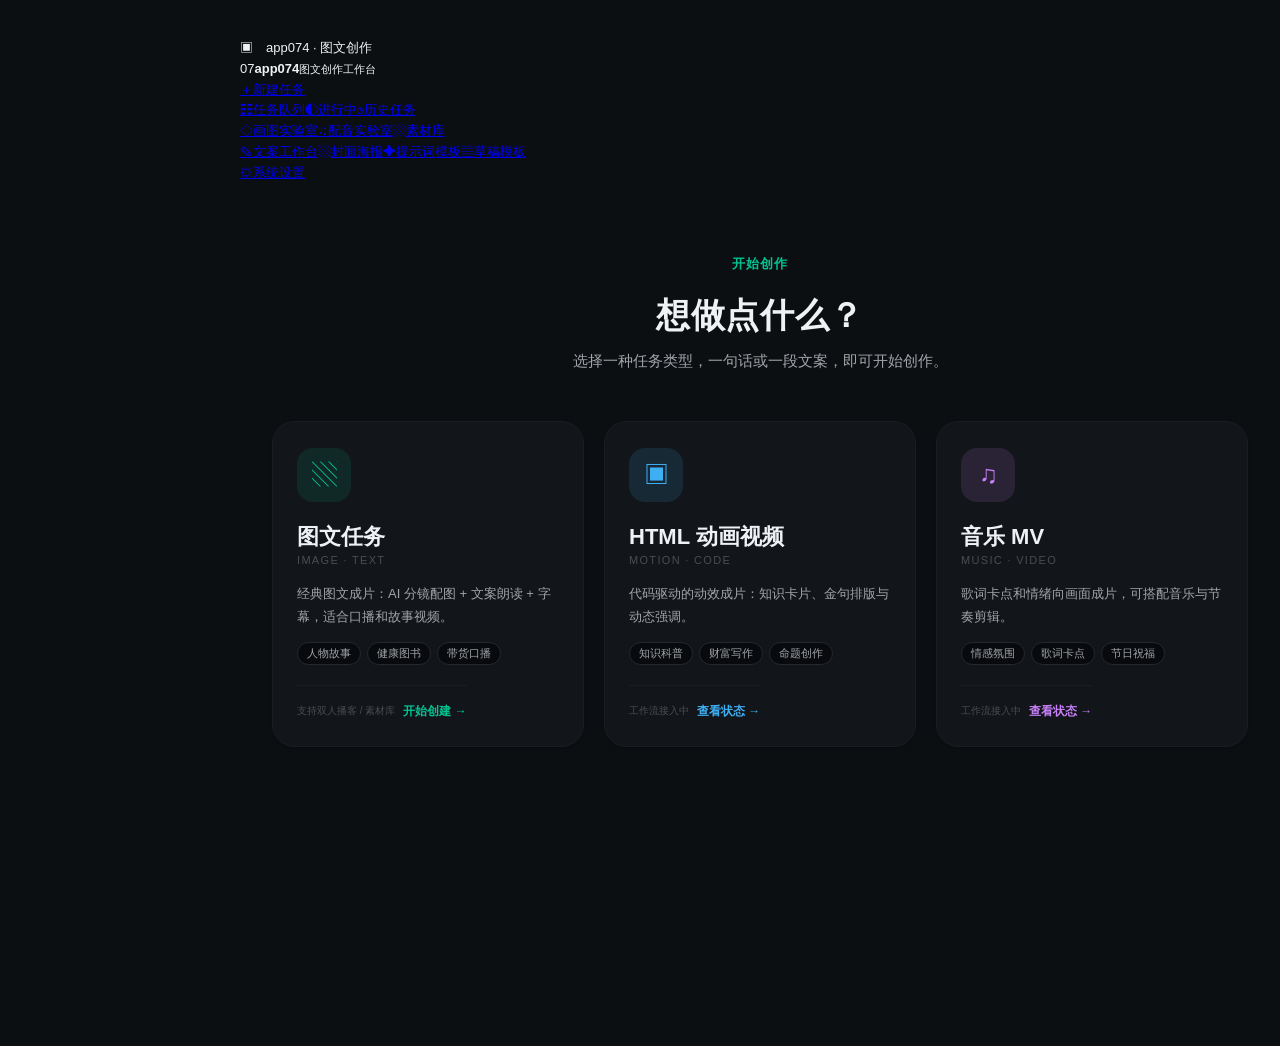
==== commit 43ac8ec8: "fix tasks.html active 视图用 StoryHistory + cover-template 自定义面板 - tasks.html active filter 也调 StoryHis" ====
--- a/index.html
+++ b/index.html
@@ -1281,21 +1281,44 @@
 }
 const COVER_ALIAS = {movie:"cinematic-poster",minimal:"minimal-clean",emotional:"portrait-emotion",
   impact:"typographic-impact",chinese:"guofeng-poster",legend:"legend-portrait"};
-async function renderCoverTemplateRules(tplKey) {
+let coverDirectionIndex = 0;
+async function renderCoverTemplateRules(tplKey, forceDirection) {
   const panel = $("cover-template-rules");
   if (!panel) return;
-  if (tplKey === "custom") { panel.style.display = "none"; return; }
+  if (tplKey === "custom") {
+    $("ctr-name").textContent = "自定义构图";
+    $("ctr-desc").textContent = "在下方输入你想用的封面构图描述（最多 120 字），将作为构图规则直接拼到 AI 提示词。";
+    $("ctr-directions").replaceChildren();
+    $("ctr-title").textContent = "（自定义：不受 6 套模板的 titleLayout 约束，按你输入的描述生成）";
+    $("ctr-subtitle").textContent = "（同上）";
+    $("ctr-plain").textContent = "（留空时按 plainHint 处理）";
+    panel.style.display = "";
+    return;
+  }
   const data = await loadCoverTemplateData();
   const tpl = data.find(x => x.id === (COVER_ALIAS[tplKey] || tplKey));
   if (!tpl) { panel.style.display = "none"; return; }
   $("ctr-name").textContent = tpl.name;
   $("ctr-desc").textContent = tpl.description || "";
+  const dirs = tpl.directions || [];
+  if (typeof forceDirection === "number" && forceDirection >= 0 && forceDirection < dirs.length) coverDirectionIndex = forceDirection;
+  else if (coverDirectionIndex >= dirs.length) coverDirectionIndex = 0;
   const ol = $("ctr-directions");
   ol.replaceChildren();
-  (tpl.directions || []).forEach(d => {
+  dirs.forEach((d, i) => {
     const li = document.createElement("li");
-    li.style.marginBottom = "2px";
-    li.innerHTML = `<b style="color:var(--text)">${d.label}</b>：${escapeHtml(d.hint)}`;
+    li.style.marginBottom = "3px";
+    li.style.cursor = "pointer";
+    li.style.padding = "3px 6px";
+    li.style.borderRadius = "4px";
+    li.style.transition = "background .12s";
+    if (i === coverDirectionIndex) {
+      li.style.background = "var(--brand-soft)";
+      li.style.color = "var(--brand)";
+      li.style.fontWeight = "600";
+    }
+    li.innerHTML = `<b style="color:inherit">方向 ${i+1} · ${escapeHtml(d.label)}</b>：${escapeHtml(d.hint)}${i === coverDirectionIndex ? ' <span style="color:var(--brand);font-size:10.5px">✓ 当前</span>' : ''}`;
+    li.onclick = () => { coverDirectionIndex = i; renderCoverTemplateRules(tplKey); };
     ol.appendChild(li);
   });
   $("ctr-title").textContent = (tpl.titleLayout || "").replace(/\*\*/g, "");
@@ -1303,6 +1326,7 @@
   $("ctr-plain").textContent = tpl.plainHint || "";
   panel.style.display = "";
 }
+function selectedCoverDirection() { return coverDirectionIndex || 0; }
 bindChips("cover-ratio");
 bindChips("tts-mode", (chip) => {
   $("tts-upload-area").style.display = chip.dataset.tts === "custom" ? "" : "none";
@@ -1372,10 +1396,13 @@
     coverResult.classList.add("err");
     return null;
   }
-  coverResult.textContent = `⏳ 正在上传：${file.name}（${(file.size / 1024).toFixed(1)} KB）…`;
+  const ratioChip = document.querySelector("#cover-ratio .chip.active");
+  const ratioStr = ratioChip ? ratioChip.dataset.coverRatio : "3:4";
+  coverResult.textContent = `⏳ 正在${ratioStr}裁切并上传：${file.name}（${(file.size / 1024).toFixed(1)} KB）…`;
   coverResult.classList.remove("err");
   try {
-    const dataUrl = await readImageDataUrl(file);
+    let dataUrl = await readImageDataUrl(file);
+    dataUrl = await cropToRatio(dataUrl, ratioStr);
     const r = await fetch("/api/cover_upload", {
       method: "POST",
       headers: {"Content-Type": "application/json"},
@@ -1383,7 +1410,7 @@
     });
     const out = await r.json();
     if (!r.ok) throw new Error(out.error || `HTTP ${r.status}`);
-    coverResult.textContent = `✓ 已上传：${file.name}（${(file.size / 1024).toFixed(1)} KB）`;
+    coverResult.textContent = `✓ 已按 ${ratioStr} 裁切并上传：${file.name}`;
     coverResult.classList.add("ok");
     if (coverImg && coverPreview) {
       coverImg.src = out.url;
@@ -1397,6 +1424,36 @@
     coverResult.classList.add("err");
     return null;
   }
+}
+
+async function cropToRatio(dataUrl, ratioStr) {
+  if (!ratioStr || !ratioStr.includes(":")) return dataUrl;
+  const [rw, rh] = ratioStr.split(":").map(Number);
+  if (!rw || !rh) return dataUrl;
+  const img = await new Promise((res, rej) => {
+    const im = new Image();
+    im.onload = () => res(im);
+    im.onerror = rej;
+    im.src = dataUrl;
+  });
+  const targetRatio = rw / rh;
+  const srcRatio = img.width / img.height;
+  let sw = img.width, sh = img.height, sx = 0, sy = 0;
+  if (srcRatio > targetRatio) {
+    sw = Math.round(img.height * targetRatio); sx = Math.round((img.width - sw) / 2);
+  } else if (srcRatio < targetRatio) {
+    sh = Math.round(img.width / targetRatio); sy = Math.round((img.height - sh) / 2);
+  }
+  const maxSide = 1600;
+  let dw = sw, dh = sh;
+  if (Math.max(dw, dh) > maxSide) {
+    if (dw >= dh) { dh = Math.round(dh * maxSide / dw); dw = maxSide; }
+    else { dw = Math.round(dw * maxSide / dh); dh = maxSide; }
+  }
+  const c = document.createElement("canvas");
+  c.width = dw; c.height = dh;
+  c.getContext("2d").drawImage(img, sx, sy, sw, sh, 0, 0, dw, dh);
+  return c.toDataURL("image/jpeg", 0.92);
 }
 
 if (coverDrop && coverInput) {
@@ -1510,6 +1567,7 @@
       provider: $("img-engine").value,
       cover_mode: getActiveChip("cover-mode", "data-cv", "none"),
       cover_template: selectedCoverTemplate(),
+      cover_direction: selectedCoverDirection(),
       ratio: getActiveChip("cover-ratio", "data-cover-ratio", "3:4"),
     });
     $("cover-img").src = r.url + "?t=" + Date.now();
@@ -2566,7 +2624,7 @@
   if (req.pause_mode) setChipsActive("pause-mode", req.pause_mode, "pam");
   currentLine = req.line || currentLine;
   if (req.level) currentLevel[currentLine] = req.level;
-  if (req.cover_template) renderCoverTemplateRules(req.cover_template === "custom" ? "custom" : (req.cover_template.split(":")[0]));
+  if (req.cover_template) renderCoverTemplateRules(req.cover_template === "custom" ? "custom" : (req.cover_template.split(":")[0]), typeof req.cover_direction === "number" ? req.cover_direction : 0);
   if(window.syncStoryFormLayout)window.syncStoryFormLayout();
 }
 
